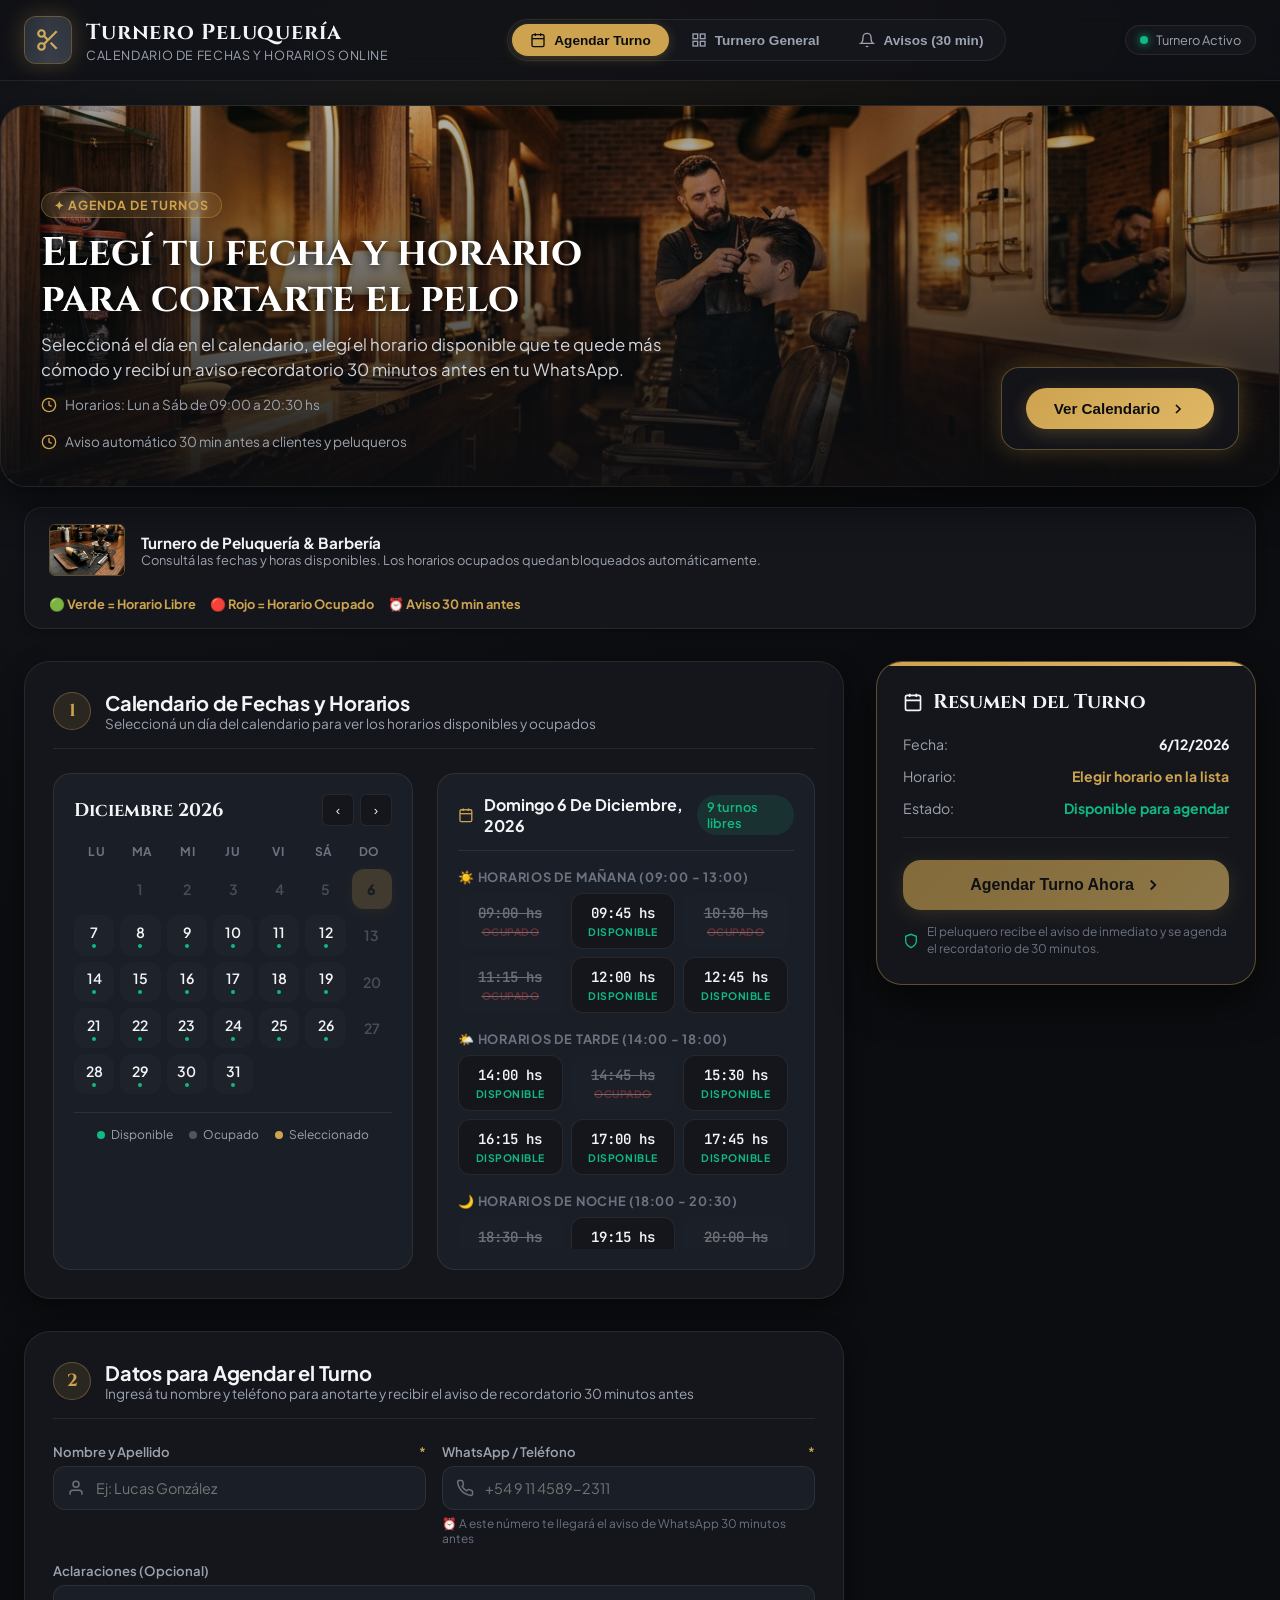
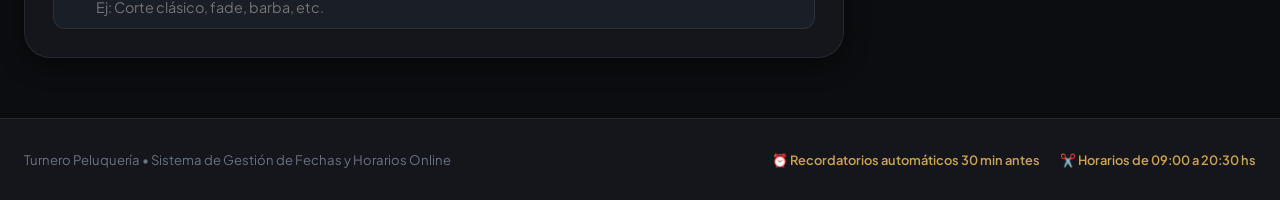
==== index.html @ 9ad76de1 "primer commit" ====
<!DOCTYPE html>
<html lang="es">
<head>
  <meta charset="UTF-8">
  <meta name="viewport" content="width=device-width, initial-scale=1.0">
  <title>Turnero Peluquería | Calendario & Horarios</title>
  <meta name="description" content="Turnero online de peluquería. Consultá fechas y horarios disponibles, agendá tu turno de corte y recibí recordatorio automático 30 minutos antes.">
  <link rel="stylesheet" href="css/style.css">
  <link rel="icon" type="image/svg+xml" href="data:image/svg+xml,<svg xmlns='http://www.w3.org/2000/svg' viewBox='0 0 24 24' fill='%23cda34f'><circle cx='6' cy='6' r='3'/><circle cx='6' cy='18' r='3'/><line x1='20' y1='4' x2='8.12' y2='15.88'/><line x1='14.47' y1='14.48' x2='20' y2='20'/><line x1='8.12' y1='8.12' x2='12' y2='12'/></svg>">
</head>
<body>

  <!-- ==========================================================================
       HEADER PRINCIPAL
       ========================================================================== -->
  <header class="main-header">
    <div class="header-container">
      <div class="brand-wrapper" id="brandLogo">
        <div class="brand-icon-box">
          <svg width="26" height="26" viewBox="0 0 24 24" fill="none" stroke="currentColor" stroke-width="2"><circle cx="6" cy="6" r="3"/><circle cx="6" cy="18" r="3"/><line x1="20" y1="4" x2="8.12" y2="15.88"/><line x1="14.47" y1="14.48" x2="20" y2="20"/><line x1="8.12" y1="8.12" x2="12" y2="12"/></svg>
        </div>
        <div class="brand-info">
          <h1>Turnero Peluquería</h1>
          <p>Calendario de Fechas y Horarios Online</p>
        </div>
      </div>

      <!-- Navigation Tabs -->
      <nav class="nav-tabs-bar" aria-label="Navegación del turnero">
        <button type="button" class="nav-tab-btn active" data-target-view="viewBooking" id="tabBooking">
          <svg width="16" height="16" viewBox="0 0 24 24" fill="none" stroke="currentColor" stroke-width="2"><rect x="3" y="4" width="18" height="18" rx="2" ry="2"/><line x1="16" y1="2" x2="16" y2="6"/><line x1="8" y1="2" x2="8" y2="6"/><line x1="3" y1="10" x2="21" y2="10"/></svg>
          <span>Agendar Turno</span>
        </button>
        <button type="button" class="nav-tab-btn" data-target-view="viewTurnero" id="tabTurnero">
          <svg width="16" height="16" viewBox="0 0 24 24" fill="none" stroke="currentColor" stroke-width="2"><rect x="3" y="3" width="7" height="7"/><rect x="14" y="3" width="7" height="7"/><rect x="14" y="14" width="7" height="7"/><rect x="3" y="14" width="7" height="7"/></svg>
          <span>Turnero General</span>
        </button>
        <button type="button" class="nav-tab-btn" data-target-view="viewNotifications" id="tabNotifications">
          <svg width="16" height="16" viewBox="0 0 24 24" fill="none" stroke="currentColor" stroke-width="2"><path d="M18 8A6 6 0 0 0 6 8c0 7-3 9-3 9h18s-3-2-3-9"/><path d="M13.73 21a2 2 0 0 1-3.46 0"/></svg>
          <span>Avisos (30 min)</span>
          <span class="badge-count notification-badge-target" style="display:none;">0</span>
        </button>
      </nav>

      <div class="header-actions">
        <div class="header-status-pill">
          <span class="status-icon"></span>
          <span>Turnero Activo</span>
        </div>
      </div>
    </div>
  </header>

  <main>
    <!-- ==========================================================================
         VISTA 1: AGENDAR TURNO (CALENDARIO + HORARIOS)
         ========================================================================== -->
    <section id="viewBooking" class="view-section active">
      <!-- Salon Banner -->
      <div class="booking-hero">
        <div class="hero-backdrop" style="background-image: url('assets/images/hero-salon.jpg');">
          <div class="hero-overlay"></div>
          <div class="hero-content">
            <div class="hero-text-block">
              <span class="hero-badge">✦ Agenda de Turnos</span>
              <h2 class="hero-title">Elegí tu fecha y horario para cortarte el pelo</h2>
              <p class="hero-subtitle">Seleccioná el día en el calendario, elegí el horario disponible que te quede más cómodo y recibí un aviso recordatorio 30 minutos antes en tu WhatsApp.</p>
              
              <div class="hero-salon-specs">
                <div class="spec-item">
                  <svg width="16" height="16" viewBox="0 0 24 24" fill="none" stroke="currentColor" stroke-width="2"><circle cx="12" cy="12" r="10"/><polyline points="12 6 12 12 16 14"/></svg>
                  <span>Horarios: Lun a Sáb de 09:00 a 20:30 hs</span>
                </div>
                <div class="spec-item">
                  <svg width="16" height="16" viewBox="0 0 24 24" fill="none" stroke="currentColor" stroke-width="2"><circle cx="12" cy="12" r="10"/><polyline points="12 6 12 12 16 14"/></svg>
                  <span>Aviso automático 30 min antes a clientes y peluqueros</span>
                </div>
              </div>
            </div>

            <div class="hero-cta-quick">
              <button type="button" class="btn-book-hero" onclick="document.getElementById('stepCalendar').scrollIntoView({ behavior: 'smooth' });">
                <span>Ver Calendario</span>
                <svg width="16" height="16" viewBox="0 0 24 24" fill="none" stroke="currentColor" stroke-width="2.5"><polyline points="9 18 15 12 9 6"/></svg>
              </button>
            </div>
          </div>
        </div>
      </div>

      <!-- Tools Showcase Strip -->
      <div class="tools-strip-wrap">
        <div class="tools-strip">
          <div class="tools-info">
            <img src="assets/images/tools.jpg" alt="Herramientas de peluquería" class="tools-thumb">
            <div>
              <h4>Turnero de Peluquería & Barbería</h4>
              <p>Consultá las fechas y horas disponibles. Los horarios ocupados quedan bloqueados automáticamente.</p>
            </div>
          </div>
          <div class="tools-badges">
            <span>🟢 Verde = Horario Libre</span>
            <span>🔴 Rojo = Horario Ocupado</span>
            <span>⏰ Aviso 30 min antes</span>
          </div>
        </div>
      </div>

      <!-- Booking Flow -->
      <div class="booking-flow-container">
        <!-- Steps Column -->
        <div class="booking-steps-column">

          <!-- STEP 1: CALENDAR (DAY, MONTH, YEAR) & TIME SLOTS -->
          <div class="step-card" id="stepCalendar">
            <div class="step-header">
              <div class="step-title-wrap">
                <div class="step-number">1</div>
                <div>
                  <h3>Calendario de Fechas y Horarios</h3>
                  <p class="step-subtitle">Seleccioná un día del calendario para ver los horarios disponibles y ocupados</p>
                </div>
              </div>
            </div>

            <div class="calendar-time-layout">
              <!-- Interactive Calendar Widget -->
              <div class="calendar-widget">
                <div class="calendar-nav-bar">
                  <span class="cal-month-year" id="calendarMonthYear">Octubre 2026</span>
                  <div class="calendar-controls">
                    <button type="button" class="cal-nav-btn" id="btnPrevMonth" title="Mes anterior">‹</button>
                    <button type="button" class="cal-nav-btn" id="btnNextMonth" title="Mes siguiente">›</button>
                  </div>
                </div>

                <div class="calendar-weekdays">
                  <span>Lu</span>
                  <span>Ma</span>
                  <span>Mi</span>
                  <span>Ju</span>
                  <span>Vi</span>
                  <span>Sá</span>
                  <span>Do</span>
                </div>

                <div class="calendar-grid-days" id="calendarGridDays">
                  <!-- Dynamically rendered by app.js -->
                </div>

                <div class="calendar-legend">
                  <div class="legend-item"><span class="legend-dot avail"></span><span>Disponible</span></div>
                  <div class="legend-item"><span class="legend-dot busy"></span><span>Ocupado</span></div>
                  <div class="legend-item"><span class="legend-dot selected"></span><span>Seleccionado</span></div>
                </div>
              </div>

              <!-- Time Slots Grid -->
              <div class="time-slots-panel">
                <div class="slots-header-info">
                  <div class="selected-date-preview">
                    <svg width="18" height="18" viewBox="0 0 24 24" fill="none" stroke="currentColor" stroke-width="2"><rect x="3" y="4" width="18" height="18" rx="2" ry="2"/><line x1="16" y1="2" x2="16" y2="6"/><line x1="8" y1="2" x2="8" y2="6"/><line x1="3" y1="10" x2="21" y2="10"/></svg>
                    <h4 id="selectedDatePreviewText">Fecha seleccionada</h4>
                  </div>
                  <span class="slot-availability-count" id="slotAvailCounter">Turnos libres</span>
                </div>

                <div class="slots-group-container" id="slotsGroupContainer">
                  <!-- Rendered dynamically by app.js: Mañana, Tarde, Noche -->
                </div>
              </div>
            </div>
          </div>

          <!-- STEP 2: Client Info -->
          <div class="step-card" id="stepClientData">
            <div class="step-header">
              <div class="step-title-wrap">
                <div class="step-number">2</div>
                <div>
                  <h3>Datos para Agendar el Turno</h3>
                  <p class="step-subtitle">Ingresá tu nombre y teléfono para anotarte y recibir el aviso de recordatorio 30 minutos antes</p>
                </div>
              </div>
            </div>

            <div class="client-form-grid">
              <div class="form-group">
                <label for="clientName">Nombre y Apellido <span class="required">*</span></label>
                <div class="form-input-wrap">
                  <svg width="18" height="18" viewBox="0 0 24 24" fill="none" stroke="currentColor" stroke-width="2"><path d="M20 21v-2a4 4 0 0 0-4-4H8a4 4 0 0 0-4 4v2"/><circle cx="12" cy="7" r="4"/></svg>
                  <input type="text" id="clientName" placeholder="Ej: Lucas González" required>
                </div>
              </div>

              <div class="form-group">
                <label for="clientPhone">WhatsApp / Teléfono <span class="required">*</span></label>
                <div class="form-input-wrap">
                  <svg width="18" height="18" viewBox="0 0 24 24" fill="none" stroke="currentColor" stroke-width="2"><path d="M22 16.92v3a2 2 0 0 1-2.18 2 19.79 19.79 0 0 1-8.63-3.07 19.5 19.5 0 0 1-6-6 19.79 19.79 0 0 1-3.07-8.67A2 2 0 0 1 4.11 2h3a2 2 0 0 1 2 1.72 12.84 12.84 0 0 0 .7 2.81 2 2 0 0 1-.45 2.11L8.09 9.91a16 16 0 0 0 6 6l1.27-1.27a2 2 0 0 1 2.11-.45 12.84 12.84 0 0 0 2.81.7A2 2 0 0 1 22 16.92z"/></svg>
                  <input type="tel" id="clientPhone" placeholder="+54 9 11 4589-2311" required>
                </div>
                <span class="form-input-hint">⏰ A este número te llegará el aviso de WhatsApp 30 minutos antes</span>
              </div>

              <div class="form-group full-width">
                <label for="clientNotes">Aclaraciones (Opcional)</label>
                <div class="form-input-wrap">
                  <input type="text" id="clientNotes" placeholder="Ej: Corte clásico, fade, barba, etc.">
                </div>
              </div>
            </div>
          </div>

        </div>

        <!-- Summary Sidebar -->
        <aside class="booking-summary-sidebar">
          <div class="summary-card">
            <h3 class="summary-title">
              <svg width="20" height="20" viewBox="0 0 24 24" fill="none" stroke="currentColor" stroke-width="2"><rect x="3" y="4" width="18" height="18" rx="2" ry="2"/><line x1="16" y1="2" x2="16" y2="6"/><line x1="8" y1="2" x2="8" y2="6"/><line x1="3" y1="10" x2="21" y2="10"/></svg>
              <span>Resumen del Turno</span>
            </h3>

            <div class="summary-rows">
              <div class="summary-row">
                <span class="summary-label">Fecha:</span>
                <span class="summary-value" id="summaryDate">-</span>
              </div>
              <div class="summary-row">
                <span class="summary-label">Horario:</span>
                <span class="summary-value highlight" id="summaryTime">Seleccionar en la lista</span>
              </div>
              <div class="summary-row">
                <span class="summary-label">Estado:</span>
                <span class="summary-value" style="color: var(--success);">Disponible para agendar</span>
              </div>
            </div>

            <button type="button" class="btn-confirm-booking" id="btnConfirmBooking">
              <span>Agendar Turno Ahora</span>
              <svg width="18" height="18" viewBox="0 0 24 24" fill="none" stroke="currentColor" stroke-width="2.5"><polyline points="9 18 15 12 9 6"/></svg>
            </button>

            <div class="booking-guarantee-note">
              <svg width="16" height="16" viewBox="0 0 24 24" fill="none" stroke="currentColor" stroke-width="2"><path d="M12 22s8-4 8-10V5l-8-3-8 3v7c0 6 8 10 8 10z"/></svg>
              <span>El peluquero recibe el aviso de inmediato y se agenda el recordatorio de 30 minutos.</span>
            </div>
          </div>
        </aside>
      </div>
    </section>

    <!-- ==========================================================================
         VISTA 2: TURNERO GENERAL (DISPONIBLES Y OCUPADOS)
         ========================================================================== -->
    <section id="viewTurnero" class="view-section">
      <div class="dashboard-container">
        <!-- Toolbar -->
        <div class="turnero-top-bar">
          <div class="turnero-title-area">
            <h2>
              <svg width="24" height="24" viewBox="0 0 24 24" fill="none" stroke="currentColor" stroke-width="2"><rect x="3" y="3" width="7" height="7"/><rect x="14" y="3" width="7" height="7"/><rect x="14" y="14" width="7" height="7"/><rect x="3" y="14" width="7" height="7"/></svg>
              <span>Turnero de la Peluquería</span>
            </h2>
            <p>Visualización de horarios disponibles y ocupados por fecha</p>
          </div>

          <div class="turnero-filter-controls">
            <!-- Date Filter -->
            <div class="date-badge-selector">
              <svg width="16" height="16" viewBox="0 0 24 24" fill="none" stroke="currentColor" stroke-width="2"><rect x="3" y="4" width="18" height="18" rx="2"/><line x1="16" y1="2" x2="16" y2="6"/><line x1="8" y1="2" x2="8" y2="6"/></svg>
              <input type="date" id="turneroDateFilter">
            </div>

            <!-- Manual Add Turn -->
            <button type="button" class="btn-manual-turn" id="btnOpenManualTurnModal">
              <svg width="16" height="16" viewBox="0 0 24 24" fill="none" stroke="currentColor" stroke-width="2.5"><line x1="12" y1="5" x2="12" y2="19"/><line x1="5" y1="12" x2="19" y2="12"/></svg>
              <span>➕ Anotar Turno Manual</span>
            </button>
          </div>
        </div>

        <!-- KPIs Overview -->
        <div class="turnero-kpis-grid">
          <div class="kpi-card">
            <div class="kpi-icon-box gold">📅</div>
            <div class="kpi-info-box">
              <span class="kpi-label">Turnos del Día</span>
              <span class="kpi-number" id="kpiTotalTurns">0</span>
              <span class="kpi-trend">Hoy</span>
            </div>
          </div>

          <div class="kpi-card">
            <div class="kpi-icon-box green">📊</div>
            <div class="kpi-info-box">
              <span class="kpi-label">Ocupación del Salón</span>
              <span class="kpi-number" id="kpiOccupancy">0%</span>
              <span class="kpi-trend">Turnos reservados</span>
            </div>
          </div>

          <div class="kpi-card">
            <div class="kpi-icon-box orange">⏰</div>
            <div class="kpi-info-box">
              <span class="kpi-label">Próximo Turno</span>
              <span class="kpi-number" id="kpiNextTurn" style="font-size: 1.15rem;">Cargando...</span>
              <span class="kpi-trend" style="color: var(--warning);">⚡ Aviso 30 min antes</span>
            </div>
          </div>
        </div>

        <!-- Main Turnero Board Table -->
        <div class="turnero-main-board">
          <div class="turnero-board-header">
            <h3>
              <span>Horarios del Día: Turnos Disponibles y Ocupados</span>
            </h3>
            <div class="board-live-pulse">
              <span>Sincronizado en Tiempo Real</span>
            </div>
          </div>

          <div class="turnero-table-wrap">
            <table class="turnero-table">
              <thead>
                <tr>
                  <th>Horario</th>
                  <th>Estado del Turno</th>
                  <th>Cliente & Teléfono</th>
                  <th>Detalle / Aclaración</th>
                  <th>Acciones</th>
                </tr>
              </thead>
              <tbody id="turneroTableBody">
                <!-- Rendered dynamically by turnero.js -->
              </tbody>
            </table>
          </div>
        </div>
      </div>
    </section>

    <!-- ==========================================================================
         VISTA 3: AVISOS & RECORDATORIOS (30 MIN)
         ========================================================================== -->
    <section id="viewNotifications" class="view-section">
      <div class="notifications-view-container">
        
        <!-- Banner -->
        <div class="reminder-system-banner">
          <div class="reminder-banner-content">
            <span class="hero-badge" style="margin-bottom: 8px; display:inline-block;">SISTEMA DE NOTIFICACIONES</span>
            <h2>Avisos de Reserva y Recordatorios de 30 Minutos</h2>
            <p>
              Cuando un cliente reserva, el peluquero recibe una notificación instantánea sobre quién se anotó y para qué horario. 
              Además, <strong>30 minutos antes del turno</strong>, el cliente recibe un recordatorio en su WhatsApp y el peluquero recibe la alerta para saber que tiene otro turno próximo.
            </p>
          </div>

          <div class="reminder-demo-controls">
            <button type="button" class="btn-trigger-reminder" id="btnCenterSimulate30Min">
              <svg width="20" height="20" viewBox="0 0 24 24" fill="none" stroke="currentColor" stroke-width="2.5"><circle cx="12" cy="12" r="10"/><polyline points="12 6 12 12 16 14"/></svg>
              <span>⚡ Probar Alerta de 30 min (Simular Ahora)</span>
            </button>
            <button type="button" class="btn-trigger-new-booking" onclick="document.getElementById('tabBooking').click();">
              <span>➕ Agendar Nuevo Turno</span>
            </button>
          </div>
        </div>

        <!-- Dual Device Simulator -->
        <div class="simulation-dual-grid">
          
          <!-- Cliente (WhatsApp) -->
          <div class="device-showcase-card">
            <div class="device-card-header">
              <h3>
                <svg width="18" height="18" viewBox="0 0 24 24" fill="none" stroke="currentColor" stroke-width="2"><rect x="5" y="2" width="14" height="20" rx="2" ry="2"/><line x1="12" y1="18" x2="12.01" y2="18"/></svg>
                <span>WhatsApp del Cliente</span>
              </h3>
              <span class="device-badge client">Recordatorio 30m</span>
            </div>

            <div class="smartphone-mockup">
              <div class="phone-top-speaker"></div>
              
              <div class="phone-screen-header">
                <div class="whatsapp-contact-avatar">✂️</div>
                <div class="whatsapp-contact-info">
                  <h4>Turnero Peluquería</h4>
                  <span>En línea • Confirmaciones</span>
                </div>
              </div>

              <div class="phone-chat-body">
                <div class="chat-bubble-whatsapp" id="mockupClientBubble">
                  <strong>💈 Recordatorio de Turno</strong><br><br>
                  ¡Hola <strong>Martín</strong>! Te recordamos que en <strong>30 minutos</strong> (16:30 hs) tenés tu turno reservado para cortarte el pelo.<br><br>
                  📍 <strong>Lugar:</strong> Peluquería Central<br><br>
                  <em>¡Te esperamos puntual!</em>
                  <div class="bubble-time" id="mockupBubbleTime">16:00 ✓✓</div>
                </div>
              </div>
            </div>
            <p style="font-size: 0.78rem; color: var(--text-muted); margin-top: 14px; text-align: center;">
              Aviso automático 30 minutos antes para que el cliente no se olvide de asistir a cortarse el pelo.
            </p>
          </div>

          <!-- Peluquero (Pantalla / Tablet) -->
          <div class="device-showcase-card">
            <div class="device-card-header">
              <h3>
                <svg width="18" height="18" viewBox="0 0 24 24" fill="none" stroke="currentColor" stroke-width="2"><rect x="4" y="2" width="16" height="20" rx="2"/><line x1="12" y1="18" x2="12.01" y2="18"/></svg>
                <span>Aviso al Peluquero (Pantalla / Celular)</span>
              </h3>
              <span class="device-badge barber">Alerta 30 min</span>
            </div>

            <div class="barber-tablet-mockup">
              <div class="tablet-banner-alert">
                <div class="alert-header-row">
                  <span class="alert-type-badge">🔔 Próximo Turno</span>
                  <span class="alert-countdown" id="tabletAlertTime">COMIENZA EN 30 MIN</span>
                </div>
                <div class="alert-body-content">
                  <h4 id="tabletAlertTitle">Próximo turno en 30 min: Martín Pérez</h4>
                  <p id="tabletAlertDesc">
                    <strong>Horario:</strong> 16:30 hs<br>
                    <strong>Cliente:</strong> Martín Pérez<br>
                    <strong>Teléfono:</strong> +54 9 11 4589-2311
                  </p>
                </div>
                <div class="alert-actions-bar">
                  <button type="button" class="btn-alert-action confirm" onclick="alert('Estación de corte marcada como lista');">
                    ✓ Estación Lista
                  </button>
                  <button type="button" class="btn-alert-action call" onclick="alert('Llamando al cliente Martín Pérez (+54 9 11 4589-2311)');">
                    📞 Llamar Cliente
                  </button>
                </div>
              </div>

              <div style="background: var(--bg-surface); border-radius: var(--radius-md); padding: 14px; border: 1px solid var(--border-subtle);">
                <div style="font-size: 0.8rem; font-weight: 700; color: var(--text-faint); margin-bottom: 8px;">ESTADO DE LOS TURNOS DE HOY</div>
                <div style="display: flex; flex-direction: column; gap: 8px; font-size: 0.82rem;">
                  <div style="display:flex; justify-content:space-between; align-items:center;">
                    <span>Turno en curso: <strong>Santiago Villar</strong></span>
                    <span style="color: var(--warning);">Termina pronto</span>
                  </div>
                  <div style="display:flex; justify-content:space-between; align-items:center;">
                    <span>Próximo turno (30 min): <strong>Martín Pérez</strong></span>
                    <span style="color: var(--primary);">16:30 hs</span>
                  </div>
                  <div style="display:flex; justify-content:space-between; align-items:center;">
                    <span>Siguiente turno: <strong>Rodrigo Méndez</strong></span>
                    <span style="color: var(--text-muted);">18:30 hs</span>
                  </div>
                </div>
              </div>
            </div>

            <p style="font-size: 0.78rem; color: var(--text-muted); margin-top: 14px; text-align: center;">
              El peluquero sabe con exactitud quién está anotado para qué horario y recibe la notificación 30 min antes.
            </p>
          </div>

        </div>

        <!-- Notification Feed Log -->
        <div class="notification-history-card">
          <div class="history-card-header">
            <h3>Historial de Notificaciones y Turnos Agendados</h3>
            <span style="font-size: 0.78rem; color: var(--text-muted);">Registro en tiempo real</span>
          </div>

          <div class="notification-feed" id="notificationFeed">
            <!-- Dynamically populated by notifications.js -->
          </div>
        </div>

      </div>
    </section>
  </main>

  <!-- ==========================================================================
       MODAL: TURNO CONFIRMADO
       ========================================================================== -->
  <div class="modal-backdrop" id="bookingSuccessModal">
    <div class="modal-container">
      <div class="modal-header">
        <h3>¡Turno Agendado con Éxito!</h3>
        <button type="button" class="btn-close-modal" id="btnCloseSuccessModal">✕</button>
      </div>

      <div class="modal-body">
        <div class="booking-success-box">
          <div class="success-check-badge">✓</div>
          <h2>¡Turno Reservado!</h2>
          <p>Tu turno quedó anotado en el turnero de la peluquería.</p>

          <div class="ticket-pass-card">
            <div class="ticket-row">
              <span>Cliente:</span>
              <span id="ticketClient">-</span>
            </div>
            <div class="ticket-row">
              <span>Fecha y Hora:</span>
              <span id="ticketDateTime" style="color: var(--primary);">-</span>
            </div>
            <div class="ticket-row">
              <span>Teléfono:</span>
              <span id="ticketPhone">-</span>
            </div>
          </div>

          <p style="font-size: 0.8rem; color: var(--text-faint); margin-bottom: 16px;">
            ⏰ Se le notificó al peluquero y recibirás un aviso por WhatsApp <strong>30 minutos antes</strong> de tu turno.
          </p>

          <div class="ticket-actions-row">
            <button type="button" class="btn-ticket-action primary" id="btnSimulateReminderFromModal">
              <span>⚡ Ver aviso de 30 minutos</span>
            </button>
            <button type="button" class="btn-ticket-action" onclick="document.getElementById('bookingSuccessModal').classList.remove('active'); document.getElementById('tabTurnero').click();">
              <span>📋 Ver en el Turnero</span>
            </button>
          </div>
        </div>
      </div>
    </div>
  </div>

  <!-- ==========================================================================
       MODAL: AGREGAR TURNO MANUAL
       ========================================================================== -->
  <div class="modal-backdrop" id="manualTurnModal">
    <div class="modal-container">
      <div class="modal-header">
        <h3>➕ Anotar Turno Manual</h3>
        <button type="button" class="btn-close-modal" id="btnCloseManualModal">✕</button>
      </div>

      <form id="manualTurnForm">
        <div class="modal-body">
          <div style="display:flex; flex-direction:column; gap: 14px;">
            <div class="form-group">
              <label for="manualClientName">Nombre del Cliente <span class="required">*</span></label>
              <div class="form-input-wrap">
                <input type="text" id="manualClientName" placeholder="Ej: Marcelo Gómez" required>
              </div>
            </div>

            <div class="form-group">
              <label for="manualClientPhone">Teléfono / WhatsApp</label>
              <div class="form-input-wrap">
                <input type="tel" id="manualClientPhone" placeholder="+54 9 11 1234-5678" value="+54 9 11 ">
              </div>
            </div>

            <div style="display:grid; grid-template-columns: 1fr 1fr; gap: 12px;">
              <div class="form-group">
                <label for="manualDate">Fecha</label>
                <input type="date" id="manualDate" style="background:var(--bg-surface-elevated); color:var(--text-main); border:1px solid var(--border-subtle); padding:10px; border-radius:var(--radius-md); width:100%; color-scheme:dark;">
              </div>
              <div class="form-group">
                <label for="manualTimeSelect">Horario</label>
                <select id="manualTimeSelect" style="background:var(--bg-surface-elevated); color:var(--text-main); border:1px solid var(--border-subtle); padding:10px; border-radius:var(--radius-md); width:100%;">
                  <option value="09:00">09:00 hs</option>
                  <option value="09:45">09:45 hs</option>
                  <option value="10:30">10:30 hs</option>
                  <option value="11:15">11:15 hs</option>
                  <option value="12:00">12:00 hs</option>
                  <option value="12:45">12:45 hs</option>
                  <option value="14:00">14:00 hs</option>
                  <option value="14:45">14:45 hs</option>
                  <option value="15:30">15:30 hs</option>
                  <option value="16:15">16:15 hs</option>
                  <option value="17:00">17:00 hs</option>
                  <option value="17:45">17:45 hs</option>
                  <option value="18:30">18:30 hs</option>
                  <option value="19:15">19:15 hs</option>
                  <option value="20:00">20:00 hs</option>
                </select>
              </div>
            </div>

            <div class="form-group">
              <label for="manualNotes">Aclaraciones</label>
              <input type="text" id="manualNotes" placeholder="Ej: Vino al local o llamó por teléfono" style="background:var(--bg-surface-elevated); color:var(--text-main); border:1px solid var(--border-subtle); padding:10px; border-radius:var(--radius-md); width:100%;">
            </div>
          </div>
        </div>

        <div class="modal-footer">
          <button type="button" class="btn-nav-action" onclick="document.getElementById('manualTurnModal').classList.remove('active');">Cancelar</button>
          <button type="submit" class="btn-confirm-booking" style="padding: 10px 20px; font-size: 0.9rem;">Guardar Turno</button>
        </div>
      </form>
    </div>
  </div>

  <!-- Real-Time Toast Container -->
  <div class="toast-container" id="toastContainer"></div>

  <!-- Footer -->
  <footer class="app-footer">
    <div class="footer-inner">
      <div class="footer-copy">
        Turnero Peluquería • Sistema de Gestión de Fechas y Horarios Online
      </div>
      <div class="footer-specs">
        <span>⏰ Recordatorios automáticos 30 min antes</span>
        <span>✂️ Horarios de 09:00 a 20:30 hs</span>
      </div>
    </div>
  </footer>

  <!-- Scripts -->
  <script src="js/notifications.js"></script>
  <script src="js/turnero.js"></script>
  <script src="js/app.js"></script>
</body>
</html>
---- css/style.css ----
/* ==========================================================================
   BARBERPRO STUDIO - DESIGN SYSTEM & LUXURY AESTHETICS
   ========================================================================== */

@import url('https://fonts.googleapis.com/css2?family=Cinzel:wght@500;600;700;800&family=Plus+Jakarta+Sans:wght@300;400;500;600;700;800&family=JetBrains+Mono:wght@400;500;700&display=swap');

:root {
  /* Color Palette - Gold Luxury Theme (Default) */
  --primary: #cda34f;
  --primary-hover: #dfb765;
  --primary-active: #b58d3b;
  --primary-glow: rgba(205, 163, 79, 0.28);
  --primary-subtle: rgba(205, 163, 79, 0.12);
  --primary-border: rgba(205, 163, 79, 0.35);

  --bg-main: #0c0d10;
  --bg-surface: #14161c;
  --bg-surface-elevated: #1a1e26;
  --bg-surface-glass: rgba(20, 22, 28, 0.82);
  --bg-overlay: rgba(8, 9, 12, 0.88);
  
  --border-subtle: rgba(255, 255, 255, 0.08);
  --border-strong: rgba(255, 255, 255, 0.16);
  --border-gold: rgba(205, 163, 79, 0.4);

  --text-main: #f3f4f6;
  --text-muted: #9ca3af;
  --text-faint: #6b7280;
  --text-inverse: #0c0d10;

  /* State Colors */
  --success: #10b981;
  --success-glow: rgba(16, 185, 129, 0.25);
  --success-bg: rgba(16, 185, 129, 0.12);
  --warning: #f59e0b;
  --warning-glow: rgba(245, 158, 11, 0.25);
  --warning-bg: rgba(245, 158, 11, 0.12);
  --danger: #ef4444;
  --danger-glow: rgba(239, 68, 68, 0.25);
  --danger-bg: rgba(239, 68, 68, 0.12);
  --info: #3b82f6;
  --info-glow: rgba(59, 130, 246, 0.25);
  --info-bg: rgba(59, 130, 246, 0.12);

  /* Typography */
  --font-heading: 'Cinzel', serif;
  --font-body: 'Plus Jakarta Sans', sans-serif;
  --font-mono: 'JetBrains Mono', monospace;

  /* Elevation & Shadows */
  --shadow-sm: 0 2px 8px rgba(0, 0, 0, 0.35);
  --shadow-md: 0 8px 24px rgba(0, 0, 0, 0.45);
  --shadow-lg: 0 16px 40px rgba(0, 0, 0, 0.6);
  --shadow-glow: 0 0 25px var(--primary-glow);

  /* Transitions & Border Radius */
  --radius-sm: 6px;
  --radius-md: 12px;
  --radius-lg: 18px;
  --radius-xl: 26px;
  --radius-full: 9999px;
  --transition-fast: 0.18s cubic-bezier(0.4, 0, 0.2, 1);
  --transition-normal: 0.3s cubic-bezier(0.4, 0, 0.2, 1);
  --transition-bounce: 0.4s cubic-bezier(0.34, 1.56, 0.64, 1);
}

/* Theme presets for live sales pitching */
[data-theme="ruby"] {
  --primary: #e0474c;
  --primary-hover: #f1585d;
  --primary-active: #c53439;
  --primary-glow: rgba(224, 71, 76, 0.28);
  --primary-subtle: rgba(224, 71, 76, 0.12);
  --primary-border: rgba(224, 71, 76, 0.35);
}

[data-theme="emerald"] {
  --primary: #10b981;
  --primary-hover: #26cb94;
  --primary-active: #059669;
  --primary-glow: rgba(16, 185, 129, 0.28);
  --primary-subtle: rgba(16, 185, 129, 0.12);
  --primary-border: rgba(16, 185, 129, 0.35);
}

[data-theme="royal"] {
  --primary: #3b82f6;
  --primary-hover: #60a5fa;
  --primary-active: #2563eb;
  --primary-glow: rgba(59, 130, 246, 0.28);
  --primary-subtle: rgba(59, 130, 246, 0.12);
  --primary-border: rgba(59, 130, 246, 0.35);
}

[data-theme="amber"] {
  --primary: #f59e0b;
  --primary-hover: #fbbf24;
  --primary-active: #d97706;
  --primary-glow: rgba(245, 158, 11, 0.28);
  --primary-subtle: rgba(245, 158, 11, 0.12);
  --primary-border: rgba(245, 158, 11, 0.35);
}

/* Global Reset */
*, *::before, *::after {
  box-sizing: border-box;
  margin: 0;
  padding: 0;
}

html {
  scroll-behavior: smooth;
  font-size: 16px;
  background-color: var(--bg-main);
  color: var(--text-main);
  font-family: var(--font-body);
  -webkit-font-smoothing: antialiased;
}

body {
  min-height: 100vh;
  display: flex;
  flex-direction: column;
  background: radial-gradient(circle at 50% -10%, rgba(205, 163, 79, 0.08) 0%, transparent 60%),
              radial-gradient(circle at 10% 30%, rgba(30, 35, 45, 0.4) 0%, transparent 50%),
              var(--bg-main);
  background-attachment: fixed;
  overflow-x: hidden;
}

/* Scrollbar */
::-webkit-scrollbar {
  width: 8px;
  height: 8px;
}
::-webkit-scrollbar-track {
  background: var(--bg-main);
}
::-webkit-scrollbar-thumb {
  background: var(--bg-surface-elevated);
  border-radius: var(--radius-full);
  border: 2px solid var(--bg-main);
}
::-webkit-scrollbar-thumb:hover {
  background: var(--primary);
}

/* ==========================================================================
   NAVIGATION TABS BAR (HEADER)
   ========================================================================== */
.nav-tabs-bar {
  display: flex;
  background: var(--bg-surface);
  padding: 4px;
  border-radius: var(--radius-full);
  border: 1px solid var(--border-subtle);
  gap: 4px;
}

.nav-tab-btn {
  background: transparent;
  border: none;
  color: var(--text-muted);
  padding: 8px 18px;
  border-radius: var(--radius-full);
  font-size: 0.85rem;
  font-weight: 600;
  cursor: pointer;
  display: flex;
  align-items: center;
  gap: 8px;
  transition: var(--transition-fast);
}

.nav-tab-btn:hover {
  color: var(--text-main);
  background: rgba(255, 255, 255, 0.05);
}

.nav-tab-btn.active {
  background: var(--primary);
  color: var(--text-inverse);
  box-shadow: 0 2px 12px var(--primary-glow);
}

.nav-tab-btn .badge-count {
  background: var(--danger);
  color: #fff;
  font-size: 0.7rem;
  padding: 1px 6px;
  border-radius: var(--radius-full);
  font-weight: 700;
}

/* Tools Strip Banner */
.tools-strip-wrap {
  max-width: 1400px;
  margin: 20px auto 0;
  padding: 0 24px;
}

.tools-strip {
  background: var(--bg-surface);
  border: 1px solid var(--border-subtle);
  border-radius: var(--radius-lg);
  padding: 16px 24px;
  display: flex;
  align-items: center;
  justify-content: space-between;
  gap: 20px;
  flex-wrap: wrap;
  box-shadow: var(--shadow-sm);
}

.tools-info {
  display: flex;
  align-items: center;
  gap: 16px;
}

.tools-thumb {
  width: 76px;
  height: 52px;
  object-fit: cover;
  border-radius: var(--radius-sm);
  border: 1px solid var(--border-gold);
}

.tools-info h4 {
  font-size: 0.95rem;
  font-weight: 700;
  color: var(--text-main);
}

.tools-info p {
  font-size: 0.8rem;
  color: var(--text-muted);
}

.tools-badges {
  display: flex;
  gap: 14px;
  font-size: 0.8rem;
  color: var(--primary);
  font-weight: 700;
  flex-wrap: wrap;
}

.btn-table-assign {
  background: var(--primary-subtle);
  border: 1px solid var(--primary-border);
  color: var(--primary);
  padding: 5px 12px;
  border-radius: var(--radius-full);
  font-size: 0.78rem;
  font-weight: 700;
  cursor: pointer;
  transition: var(--transition-fast);
}

.btn-table-assign:hover {
  background: var(--primary);
  color: var(--text-inverse);
  box-shadow: 0 2px 10px var(--primary-glow);
}

.btn-nav-action {
  background: var(--bg-surface-elevated);
  border: 1px solid var(--border-subtle);
  color: var(--text-main);
  padding: 8px 16px;
  border-radius: var(--radius-md);
  font-size: 0.85rem;
  font-weight: 600;
  cursor: pointer;
  transition: var(--transition-fast);
}

.btn-nav-action:hover {
  border-color: var(--border-strong);
}

.footer-specs {
  display: flex;
  align-items: center;
  gap: 20px;
  font-size: 0.8rem;
  color: var(--primary);
  font-weight: 600;
  flex-wrap: wrap;
}

/* ==========================================================================
   MAIN APP HEADER
   ========================================================================== */
.main-header {
  border-bottom: 1px solid var(--border-subtle);
  background: rgba(16, 18, 24, 0.7);
  backdrop-filter: blur(12px);
}

.header-container {
  max-width: 1440px;
  margin: 0 auto;
  padding: 16px 24px;
  display: flex;
  align-items: center;
  justify-content: space-between;
  gap: 20px;
}

.brand-wrapper {
  display: flex;
  align-items: center;
  gap: 14px;
  text-decoration: none;
  cursor: pointer;
}

.brand-icon-box {
  width: 48px;
  height: 48px;
  background: linear-gradient(135deg, var(--bg-surface-elevated), #262c38);
  border: 1px solid var(--border-gold);
  border-radius: var(--radius-md);
  display: flex;
  align-items: center;
  justify-content: center;
  color: var(--primary);
  box-shadow: var(--shadow-glow);
  position: relative;
  overflow: hidden;
}

.brand-icon-box::after {
  content: '';
  position: absolute;
  top: -50%;
  left: -50%;
  width: 200%;
  height: 200%;
  background: linear-gradient(45deg, transparent, rgba(255,255,255,0.1), transparent);
  transform: rotate(45deg);
  animation: shine-badge 5s infinite;
}

@keyframes shine-badge {
  0%, 100% { transform: translateY(-100%) rotate(45deg); }
  50% { transform: translateY(100%) rotate(45deg); }
}

.brand-info h1 {
  font-family: var(--font-heading);
  font-size: 1.35rem;
  font-weight: 700;
  letter-spacing: 0.04em;
  color: var(--text-main);
  display: flex;
  align-items: center;
  gap: 8px;
}

.brand-info h1 span.salon-name-display {
  color: var(--primary);
}

.brand-info p {
  font-size: 0.78rem;
  color: var(--text-muted);
  letter-spacing: 0.05em;
  text-transform: uppercase;
}

.header-actions {
  display: flex;
  align-items: center;
  gap: 12px;
}

.header-status-pill {
  display: flex;
  align-items: center;
  gap: 8px;
  background: var(--bg-surface);
  border: 1px solid var(--border-subtle);
  padding: 6px 14px;
  border-radius: var(--radius-full);
  font-size: 0.8rem;
  color: var(--text-muted);
}

.header-status-pill .status-icon {
  width: 8px;
  height: 8px;
  border-radius: 50%;
  background-color: var(--success);
  box-shadow: 0 0 8px var(--success);
}

.btn-pitch-guide {
  background: var(--bg-surface-elevated);
  border: 1px solid var(--border-strong);
  color: var(--text-main);
  padding: 8px 16px;
  border-radius: var(--radius-full);
  font-size: 0.82rem;
  font-weight: 600;
  cursor: pointer;
  display: flex;
  align-items: center;
  gap: 8px;
  transition: var(--transition-fast);
}

.btn-pitch-guide:hover {
  border-color: var(--primary);
  color: var(--primary);
  box-shadow: var(--shadow-glow);
}

/* ==========================================================================
   VIEW CONTAINERS
   ========================================================================== */
.view-section {
  display: none;
  animation: fadeIn 0.3s ease;
  flex: 1;
}

.view-section.active {
  display: block;
}

@keyframes fadeIn {
  from { opacity: 0; transform: translateY(6px); }
  to { opacity: 1; transform: translateY(0); }
}

/* ==========================================================================
   VISTA 1: CLIENT BOOKING EXPERIENCE
   ========================================================================== */
.booking-hero {
  position: relative;
  border-radius: var(--radius-xl);
  margin: 24px auto 0;
  max-width: 1400px;
  overflow: hidden;
  box-shadow: var(--shadow-lg);
  border: 1px solid var(--border-subtle);
}

.hero-backdrop {
  height: 380px;
  background-size: cover;
  background-position: center 40%;
  position: relative;
  display: flex;
  align-items: flex-end;
}

.hero-overlay {
  position: absolute;
  inset: 0;
  background: linear-gradient(180deg, rgba(12, 13, 16, 0.3) 0%, rgba(12, 13, 16, 0.95) 100%);
}

.hero-content {
  position: relative;
  z-index: 2;
  padding: 36px 40px;
  width: 100%;
  display: flex;
  justify-content: space-between;
  align-items: flex-end;
  gap: 24px;
  flex-wrap: wrap;
}

.hero-text-block {
  max-width: 650px;
}

.hero-badge {
  display: inline-flex;
  align-items: center;
  gap: 8px;
  background: rgba(205, 163, 79, 0.15);
  border: 1px solid var(--primary-border);
  color: var(--primary);
  font-size: 0.78rem;
  font-weight: 700;
  letter-spacing: 0.08em;
  text-transform: uppercase;
  padding: 4px 12px;
  border-radius: var(--radius-full);
  margin-bottom: 12px;
  backdrop-filter: blur(6px);
}

.hero-title {
  font-family: var(--font-heading);
  font-size: 2.5rem;
  font-weight: 700;
  color: #fff;
  line-height: 1.15;
  margin-bottom: 10px;
  text-shadow: 0 2px 10px rgba(0, 0, 0, 0.8);
}

.hero-title span {
  color: var(--primary);
}

.hero-subtitle {
  color: #d1d5db;
  font-size: 1.05rem;
  line-height: 1.5;
  margin-bottom: 14px;
}

.hero-salon-specs {
  display: flex;
  align-items: center;
  gap: 20px;
  flex-wrap: wrap;
}

.spec-item {
  display: flex;
  align-items: center;
  gap: 8px;
  color: #9ca3af;
  font-size: 0.85rem;
}

.spec-item svg {
  color: var(--primary);
}

.hero-cta-quick {
  background: rgba(20, 22, 28, 0.85);
  backdrop-filter: blur(12px);
  border: 1px solid var(--border-gold);
  border-radius: var(--radius-lg);
  padding: 20px 24px;
  display: flex;
  flex-direction: column;
  align-items: center;
  gap: 12px;
  box-shadow: var(--shadow-glow);
}

.quick-rating {
  display: flex;
  align-items: center;
  gap: 6px;
  color: #fbbf24;
  font-size: 0.95rem;
  font-weight: 700;
}

.quick-rating span {
  color: var(--text-muted);
  font-size: 0.8rem;
  font-weight: 400;
}

.btn-book-hero {
  background: linear-gradient(135deg, var(--primary), var(--primary-hover));
  color: var(--text-inverse);
  font-weight: 700;
  border: none;
  padding: 12px 28px;
  border-radius: var(--radius-full);
  font-size: 0.95rem;
  cursor: pointer;
  display: flex;
  align-items: center;
  gap: 10px;
  box-shadow: 0 4px 18px var(--primary-glow);
  transition: var(--transition-fast);
}

.btn-book-hero:hover {
  transform: translateY(-2px);
  box-shadow: 0 6px 24px var(--primary-glow);
}

/* Booking Step-by-Step Flow */
.booking-flow-container {
  max-width: 1400px;
  margin: 32px auto 60px;
  padding: 0 24px;
  display: grid;
  grid-template-columns: 1fr 380px;
  gap: 32px;
}

@media (max-width: 1024px) {
  .booking-flow-container {
    grid-template-columns: 1fr;
  }
}

.booking-steps-column {
  display: flex;
  flex-direction: column;
  gap: 32px;
}

.step-card {
  background: var(--bg-surface);
  border: 1px solid var(--border-subtle);
  border-radius: var(--radius-xl);
  padding: 28px;
  box-shadow: var(--shadow-md);
  position: relative;
  transition: var(--transition-normal);
}

.step-card:hover {
  border-color: rgba(255, 255, 255, 0.12);
}

.step-header {
  display: flex;
  align-items: center;
  justify-content: space-between;
  margin-bottom: 24px;
  padding-bottom: 16px;
  border-bottom: 1px solid var(--border-subtle);
}

.step-title-wrap {
  display: flex;
  align-items: center;
  gap: 14px;
}

.step-number {
  width: 38px;
  height: 38px;
  border-radius: 50%;
  background: var(--primary-subtle);
  border: 1px solid var(--primary-border);
  color: var(--primary);
  font-family: var(--font-heading);
  font-size: 1.1rem;
  font-weight: 700;
  display: flex;
  align-items: center;
  justify-content: center;
}

.step-title-wrap h3 {
  font-size: 1.25rem;
  font-weight: 700;
  color: var(--text-main);
  letter-spacing: -0.01em;
}

.step-subtitle {
  font-size: 0.85rem;
  color: var(--text-muted);
}

/* Services Grid */
.services-grid {
  display: grid;
  grid-template-columns: repeat(auto-fit, minmax(280px, 1fr));
  gap: 16px;
}

.service-card {
  background: var(--bg-surface-elevated);
  border: 1px solid var(--border-subtle);
  border-radius: var(--radius-lg);
  padding: 20px;
  cursor: pointer;
  transition: var(--transition-normal);
  display: flex;
  flex-direction: column;
  justify-content: space-between;
  position: relative;
  overflow: hidden;
}

.service-card:hover {
  transform: translateY(-3px);
  border-color: var(--primary-border);
  box-shadow: var(--shadow-sm);
}

.service-card.selected {
  border-color: var(--primary);
  background: linear-gradient(145deg, rgba(205, 163, 79, 0.08), var(--bg-surface-elevated));
  box-shadow: var(--shadow-glow);
}

.service-card.selected::after {
  content: '✓';
  position: absolute;
  top: 14px;
  right: 14px;
  width: 24px;
  height: 24px;
  background: var(--primary);
  color: var(--text-inverse);
  border-radius: 50%;
  display: flex;
  align-items: center;
  justify-content: center;
  font-size: 0.8rem;
  font-weight: 800;
}

.service-icon-row {
  display: flex;
  align-items: center;
  justify-content: space-between;
  margin-bottom: 12px;
}

.service-icon {
  width: 42px;
  height: 42px;
  border-radius: var(--radius-md);
  background: var(--primary-subtle);
  color: var(--primary);
  display: flex;
  align-items: center;
  justify-content: center;
}

.service-badge {
  font-size: 0.7rem;
  font-weight: 700;
  text-transform: uppercase;
  padding: 3px 8px;
  border-radius: var(--radius-full);
  background: rgba(255, 255, 255, 0.06);
  color: var(--text-muted);
}

.service-badge.popular {
  background: var(--primary-subtle);
  color: var(--primary);
  border: 1px solid var(--primary-border);
}

.service-name {
  font-size: 1.05rem;
  font-weight: 700;
  margin-bottom: 6px;
  color: var(--text-main);
}

.service-desc {
  font-size: 0.82rem;
  color: var(--text-muted);
  line-height: 1.45;
  margin-bottom: 16px;
}

.service-meta {
  display: flex;
  align-items: center;
  justify-content: space-between;
  padding-top: 12px;
  border-top: 1px solid var(--border-subtle);
}

.service-duration {
  font-size: 0.8rem;
  color: var(--text-faint);
  display: flex;
  align-items: center;
  gap: 6px;
}

.service-price {
  font-size: 1.2rem;
  font-weight: 800;
  color: var(--primary);
  font-family: var(--font-mono);
}

/* Specialists / Barbers Grid */
.barbers-grid {
  display: grid;
  grid-template-columns: repeat(auto-fit, minmax(210px, 1fr));
  gap: 16px;
}

.barber-card {
  background: var(--bg-surface-elevated);
  border: 1px solid var(--border-subtle);
  border-radius: var(--radius-lg);
  padding: 16px;
  cursor: pointer;
  transition: var(--transition-normal);
  text-align: center;
  position: relative;
}

.barber-card:hover {
  transform: translateY(-3px);
  border-color: var(--primary-border);
}

.barber-card.selected {
  border-color: var(--primary);
  background: linear-gradient(145deg, rgba(205, 163, 79, 0.08), var(--bg-surface-elevated));
  box-shadow: var(--shadow-glow);
}

.barber-avatar-wrap {
  width: 84px;
  height: 84px;
  margin: 0 auto 12px;
  border-radius: 50%;
  overflow: hidden;
  border: 2px solid var(--border-strong);
  position: relative;
}

.barber-card.selected .barber-avatar-wrap {
  border-color: var(--primary);
  box-shadow: 0 0 14px var(--primary-glow);
}

.barber-avatar-wrap img {
  width: 100%;
  height: 100%;
  object-fit: cover;
}

.barber-avatar-placeholder {
  width: 100%;
  height: 100%;
  background: #232834;
  display: flex;
  align-items: center;
  justify-content: center;
  color: var(--primary);
  font-size: 1.8rem;
}

.barber-name {
  font-weight: 700;
  font-size: 0.98rem;
  margin-bottom: 4px;
}

.barber-role {
  font-size: 0.78rem;
  color: var(--primary);
  margin-bottom: 8px;
}

.barber-status-indicator {
  display: inline-flex;
  align-items: center;
  gap: 6px;
  font-size: 0.72rem;
  color: var(--success);
  background: var(--success-bg);
  padding: 2px 8px;
  border-radius: var(--radius-full);
}

.barber-status-indicator::before {
  content: '';
  width: 6px;
  height: 6px;
  border-radius: 50%;
  background: var(--success);
}

/* ==========================================================================
   CALENDAR & TIME SLOT ENGINE (DÍA, MES, AÑO + TURNOS)
   ========================================================================== */
.calendar-time-layout {
  display: grid;
  grid-template-columns: 360px 1fr;
  gap: 24px;
}

@media (max-width: 900px) {
  .calendar-time-layout {
    grid-template-columns: 1fr;
  }
}

.calendar-widget {
  background: var(--bg-surface-elevated);
  border: 1px solid var(--border-subtle);
  border-radius: var(--radius-lg);
  padding: 20px;
}

.calendar-nav-bar {
  display: flex;
  align-items: center;
  justify-content: space-between;
  margin-bottom: 18px;
}

.cal-month-year {
  font-family: var(--font-heading);
  font-weight: 700;
  font-size: 1.15rem;
  color: var(--text-main);
  text-transform: capitalize;
}

.calendar-controls {
  display: flex;
  align-items: center;
  gap: 6px;
}

.cal-nav-btn {
  background: var(--bg-surface);
  border: 1px solid var(--border-subtle);
  color: var(--text-main);
  width: 32px;
  height: 32px;
  border-radius: var(--radius-sm);
  display: flex;
  align-items: center;
  justify-content: center;
  cursor: pointer;
  transition: var(--transition-fast);
}

.cal-nav-btn:hover {
  background: var(--primary-subtle);
  color: var(--primary);
  border-color: var(--primary-border);
}

.calendar-weekdays {
  display: grid;
  grid-template-columns: repeat(7, 1fr);
  text-align: center;
  font-size: 0.75rem;
  font-weight: 700;
  color: var(--text-faint);
  margin-bottom: 10px;
  text-transform: uppercase;
  letter-spacing: 0.05em;
}

.calendar-grid-days {
  display: grid;
  grid-template-columns: repeat(7, 1fr);
  gap: 6px;
}

.cal-day-cell {
  aspect-ratio: 1;
  display: flex;
  flex-direction: column;
  align-items: center;
  justify-content: center;
  border-radius: var(--radius-md);
  font-size: 0.88rem;
  font-weight: 600;
  background: rgba(255, 255, 255, 0.02);
  border: 1px solid transparent;
  cursor: pointer;
  position: relative;
  transition: var(--transition-fast);
}

.cal-day-cell:hover:not(.disabled) {
  background: rgba(255, 255, 255, 0.08);
  border-color: var(--border-strong);
}

.cal-day-cell.selected {
  background: var(--primary) !important;
  color: var(--text-inverse) !important;
  font-weight: 800;
  box-shadow: 0 4px 14px var(--primary-glow);
}

.cal-day-cell.today:not(.selected) {
  border-color: var(--primary);
  color: var(--primary);
}

.cal-day-cell.disabled {
  opacity: 0.22;
  cursor: not-allowed;
  background: transparent;
}

.cal-day-cell .dot-indicator {
  width: 4px;
  height: 4px;
  border-radius: 50%;
  margin-top: 3px;
}

.cal-day-cell .dot-indicator.avail { background: var(--success); }
.cal-day-cell .dot-indicator.low { background: var(--warning); }
.cal-day-cell .dot-indicator.none { background: var(--danger); }

.calendar-legend {
  display: flex;
  align-items: center;
  justify-content: center;
  gap: 16px;
  margin-top: 18px;
  padding-top: 14px;
  border-top: 1px solid var(--border-subtle);
  font-size: 0.75rem;
  color: var(--text-muted);
}

.legend-item {
  display: flex;
  align-items: center;
  gap: 6px;
}

.legend-dot {
  width: 8px;
  height: 8px;
  border-radius: 50%;
}
.legend-dot.avail { background: var(--success); }
.legend-dot.busy { background: #4b5563; }
.legend-dot.selected { background: var(--primary); }

/* Time Slots Panel */
.time-slots-panel {
  background: var(--bg-surface-elevated);
  border: 1px solid var(--border-subtle);
  border-radius: var(--radius-lg);
  padding: 20px;
  display: flex;
  flex-direction: column;
}

.slots-header-info {
  display: flex;
  align-items: center;
  justify-content: space-between;
  margin-bottom: 18px;
  padding-bottom: 14px;
  border-bottom: 1px solid var(--border-subtle);
}

.selected-date-preview {
  display: flex;
  align-items: center;
  gap: 10px;
}

.selected-date-preview svg {
  color: var(--primary);
}

.selected-date-preview h4 {
  font-size: 1rem;
  font-weight: 700;
  text-transform: capitalize;
}

.slot-availability-count {
  font-size: 0.8rem;
  color: var(--success);
  background: var(--success-bg);
  padding: 4px 10px;
  border-radius: var(--radius-full);
  font-weight: 600;
}

.slots-group-container {
  display: flex;
  flex-direction: column;
  gap: 18px;
  overflow-y: auto;
  max-height: 380px;
  padding-right: 6px;
}

.slot-group-title {
  font-size: 0.8rem;
  font-weight: 700;
  text-transform: uppercase;
  letter-spacing: 0.06em;
  color: var(--text-faint);
  display: flex;
  align-items: center;
  gap: 8px;
  margin-bottom: 8px;
}

.slots-grid {
  display: grid;
  grid-template-columns: repeat(auto-fill, minmax(100px, 1fr));
  gap: 8px;
}

.time-slot-btn {
  background: var(--bg-surface);
  border: 1px solid var(--border-subtle);
  color: var(--text-main);
  padding: 10px 8px;
  border-radius: var(--radius-md);
  font-family: var(--font-mono);
  font-size: 0.88rem;
  font-weight: 600;
  cursor: pointer;
  transition: var(--transition-fast);
  text-align: center;
  position: relative;
  display: flex;
  flex-direction: column;
  align-items: center;
  gap: 3px;
}

.time-slot-btn:hover:not(.occupied) {
  border-color: var(--primary);
  background: rgba(205, 163, 79, 0.06);
  transform: translateY(-2px);
}

.time-slot-btn.selected {
  background: var(--primary);
  color: var(--text-inverse);
  border-color: var(--primary);
  font-weight: 800;
  box-shadow: 0 4px 14px var(--primary-glow);
}

.time-slot-btn.occupied {
  opacity: 0.38;
  cursor: not-allowed;
  background: rgba(255, 255, 255, 0.02);
  border-color: transparent;
  text-decoration: line-through;
}

.time-slot-btn .slot-status-label {
  font-family: var(--font-body);
  font-size: 0.65rem;
  text-transform: uppercase;
  font-weight: 700;
  letter-spacing: 0.05em;
}

.time-slot-btn.occupied .slot-status-label {
  color: var(--danger);
  text-decoration: none;
}

.time-slot-btn:not(.occupied):not(.selected) .slot-status-label {
  color: var(--success);
}

/* Step 4: Client Info Form */
.client-form-grid {
  display: grid;
  grid-template-columns: 1fr 1fr;
  gap: 16px;
}

@media (max-width: 640px) {
  .client-form-grid {
    grid-template-columns: 1fr;
  }
}

.form-group {
  display: flex;
  flex-direction: column;
  gap: 6px;
}

.form-group.full-width {
  grid-column: 1 / -1;
}

.form-group label {
  font-size: 0.82rem;
  font-weight: 600;
  color: var(--text-muted);
  display: flex;
  align-items: center;
  justify-content: space-between;
}

.form-group label span.required {
  color: var(--primary);
}

.form-input-wrap {
  position: relative;
  display: flex;
  align-items: center;
}

.form-input-wrap svg {
  position: absolute;
  left: 14px;
  color: var(--text-faint);
  pointer-events: none;
}

.form-input-wrap input,
.form-input-wrap textarea {
  width: 100%;
  background: var(--bg-surface-elevated);
  border: 1px solid var(--border-subtle);
  color: var(--text-main);
  padding: 12px 14px 12px 42px;
  border-radius: var(--radius-md);
  font-size: 0.9rem;
  font-family: var(--font-body);
  outline: none;
  transition: var(--transition-fast);
}

.form-input-wrap textarea {
  padding-left: 14px;
  resize: vertical;
  min-height: 80px;
}

.form-input-wrap input:focus,
.form-input-wrap textarea:focus {
  border-color: var(--primary);
  box-shadow: 0 0 12px var(--primary-glow);
}

.form-input-hint {
  font-size: 0.74rem;
  color: var(--text-faint);
}

/* Booking Summary Column (Sticky Sidebar) */
.booking-summary-sidebar {
  position: sticky;
  top: 110px;
  height: fit-content;
}

.summary-card {
  background: var(--bg-surface);
  border: 1px solid var(--border-gold);
  border-radius: var(--radius-xl);
  padding: 26px;
  box-shadow: var(--shadow-lg);
  position: relative;
  overflow: hidden;
}

.summary-card::before {
  content: '';
  position: absolute;
  top: 0;
  left: 0;
  right: 0;
  height: 4px;
  background: linear-gradient(90deg, var(--primary), var(--primary-hover));
}

.summary-title {
  font-family: var(--font-heading);
  font-size: 1.25rem;
  font-weight: 700;
  margin-bottom: 20px;
  display: flex;
  align-items: center;
  gap: 10px;
  color: var(--text-main);
}

.summary-rows {
  display: flex;
  flex-direction: column;
  gap: 14px;
  margin-bottom: 22px;
  padding-bottom: 20px;
  border-bottom: 1px solid var(--border-subtle);
}

.summary-row {
  display: flex;
  align-items: flex-start;
  justify-content: space-between;
  gap: 12px;
  font-size: 0.88rem;
}

.summary-label {
  color: var(--text-muted);
  display: flex;
  align-items: center;
  gap: 8px;
}

.summary-value {
  color: var(--text-main);
  font-weight: 700;
  text-align: right;
}

.summary-value.highlight {
  color: var(--primary);
}

.summary-total {
  display: flex;
  align-items: center;
  justify-content: space-between;
  margin-bottom: 22px;
}

.total-label {
  font-size: 1rem;
  font-weight: 700;
  color: var(--text-main);
}

.total-price {
  font-size: 1.6rem;
  font-weight: 800;
  color: var(--primary);
  font-family: var(--font-mono);
}

.btn-confirm-booking {
  width: 100%;
  background: linear-gradient(135deg, var(--primary), var(--primary-hover));
  color: var(--text-inverse);
  border: none;
  padding: 16px;
  border-radius: var(--radius-lg);
  font-size: 1rem;
  font-weight: 800;
  cursor: pointer;
  display: flex;
  align-items: center;
  justify-content: center;
  gap: 10px;
  box-shadow: 0 4px 20px var(--primary-glow);
  transition: var(--transition-fast);
}

.btn-confirm-booking:hover {
  transform: translateY(-2px);
  box-shadow: 0 8px 28px var(--primary-glow);
}

.booking-guarantee-note {
  margin-top: 14px;
  display: flex;
  align-items: center;
  gap: 8px;
  font-size: 0.75rem;
  color: var(--text-faint);
  line-height: 1.4;
}

.booking-guarantee-note svg {
  color: var(--success);
  flex-shrink: 0;
}

/* ==========================================================================
   VISTA 2: TURNERO DIGITAL & PANEL PELUQUERÍA
   ========================================================================== */
.dashboard-container {
  max-width: 1440px;
  margin: 24px auto 60px;
  padding: 0 24px;
  display: flex;
  flex-direction: column;
  gap: 24px;
}

.turnero-top-bar {
  display: flex;
  align-items: center;
  justify-content: space-between;
  flex-wrap: wrap;
  gap: 16px;
  background: var(--bg-surface);
  border: 1px solid var(--border-subtle);
  border-radius: var(--radius-xl);
  padding: 18px 24px;
  box-shadow: var(--shadow-md);
}

.turnero-title-area h2 {
  font-family: var(--font-heading);
  font-size: 1.45rem;
  font-weight: 700;
  color: var(--text-main);
  display: flex;
  align-items: center;
  gap: 10px;
}

.turnero-title-area p {
  font-size: 0.84rem;
  color: var(--text-muted);
}

.turnero-filter-controls {
  display: flex;
  align-items: center;
  gap: 12px;
  flex-wrap: wrap;
}

.date-badge-selector {
  display: flex;
  align-items: center;
  gap: 8px;
  background: var(--bg-surface-elevated);
  border: 1px solid var(--border-subtle);
  padding: 6px 14px;
  border-radius: var(--radius-full);
}

.date-badge-selector input[type="date"] {
  background: transparent;
  border: none;
  outline: none;
  color: var(--text-main);
  font-family: var(--font-mono);
  font-size: 0.85rem;
  font-weight: 600;
  color-scheme: dark;
}

.barber-chair-filter {
  display: flex;
  align-items: center;
  gap: 6px;
  background: var(--bg-surface-elevated);
  padding: 4px;
  border-radius: var(--radius-full);
  border: 1px solid var(--border-subtle);
}

.chair-pill-btn {
  background: transparent;
  border: none;
  color: var(--text-muted);
  padding: 6px 14px;
  border-radius: var(--radius-full);
  font-size: 0.78rem;
  font-weight: 600;
  cursor: pointer;
  transition: var(--transition-fast);
}

.chair-pill-btn:hover {
  color: var(--text-main);
}

.chair-pill-btn.active {
  background: var(--primary);
  color: var(--text-inverse);
  font-weight: 700;
}

.btn-manual-turn {
  background: var(--primary-subtle);
  color: var(--primary);
  border: 1px solid var(--primary-border);
  padding: 9px 18px;
  border-radius: var(--radius-full);
  font-size: 0.84rem;
  font-weight: 700;
  cursor: pointer;
  display: flex;
  align-items: center;
  gap: 8px;
  transition: var(--transition-fast);
}

.btn-manual-turn:hover {
  background: var(--primary);
  color: var(--text-inverse);
  box-shadow: 0 4px 14px var(--primary-glow);
}

/* KPI Stat Cards */
.turnero-kpis-grid {
  display: grid;
  grid-template-columns: repeat(auto-fit, minmax(220px, 1fr));
  gap: 16px;
}

.kpi-card {
  background: var(--bg-surface);
  border: 1px solid var(--border-subtle);
  border-radius: var(--radius-lg);
  padding: 20px;
  display: flex;
  align-items: center;
  gap: 16px;
  transition: var(--transition-fast);
}

.kpi-card:hover {
  border-color: var(--border-strong);
  transform: translateY(-2px);
}

.kpi-icon-box {
  width: 48px;
  height: 48px;
  border-radius: var(--radius-md);
  display: flex;
  align-items: center;
  justify-content: center;
  font-size: 1.3rem;
  flex-shrink: 0;
}

.kpi-icon-box.gold { background: var(--primary-subtle); color: var(--primary); }
.kpi-icon-box.green { background: var(--success-bg); color: var(--success); }
.kpi-icon-box.blue { background: var(--info-bg); color: var(--info); }
.kpi-icon-box.orange { background: var(--warning-bg); color: var(--warning); }

.kpi-info-box {
  display: flex;
  flex-direction: column;
}

.kpi-label {
  font-size: 0.78rem;
  color: var(--text-muted);
  text-transform: uppercase;
  letter-spacing: 0.05em;
  font-weight: 600;
}

.kpi-number {
  font-family: var(--font-mono);
  font-size: 1.55rem;
  font-weight: 800;
  color: var(--text-main);
  margin-top: 2px;
}

.kpi-trend {
  font-size: 0.72rem;
  color: var(--success);
  margin-top: 4px;
}

/* Turnero Main Board */
.turnero-main-board {
  background: var(--bg-surface);
  border: 1px solid var(--border-subtle);
  border-radius: var(--radius-xl);
  overflow: hidden;
  box-shadow: var(--shadow-md);
}

.turnero-board-header {
  padding: 18px 24px;
  border-bottom: 1px solid var(--border-subtle);
  display: flex;
  align-items: center;
  justify-content: space-between;
  background: rgba(255, 255, 255, 0.01);
}

.turnero-board-header h3 {
  font-size: 1.1rem;
  font-weight: 700;
  display: flex;
  align-items: center;
  gap: 10px;
}

.board-live-pulse {
  display: flex;
  align-items: center;
  gap: 8px;
  font-size: 0.78rem;
  color: var(--success);
  font-weight: 600;
}

.board-live-pulse::before {
  content: '';
  width: 8px;
  height: 8px;
  background: var(--success);
  border-radius: 50%;
  animation: pulse-dot 1.5s infinite;
}

/* Turnero Schedule Table */
.turnero-table-wrap {
  overflow-x: auto;
}

.turnero-table {
  width: 100%;
  border-collapse: collapse;
  text-align: left;
}

.turnero-table th {
  padding: 14px 20px;
  font-size: 0.75rem;
  text-transform: uppercase;
  letter-spacing: 0.08em;
  color: var(--text-faint);
  background: var(--bg-surface-elevated);
  border-bottom: 1px solid var(--border-subtle);
}

.turnero-table td {
  padding: 16px 20px;
  font-size: 0.88rem;
  border-bottom: 1px solid var(--border-subtle);
  vertical-align: middle;
}

.turnero-table tr:hover td {
  background: rgba(255, 255, 255, 0.02);
}

.turnero-table tr.active-now td {
  background: rgba(205, 163, 79, 0.05);
}

.time-cell-badge {
  font-family: var(--font-mono);
  font-size: 0.95rem;
  font-weight: 700;
  color: var(--primary);
  display: inline-flex;
  align-items: center;
  gap: 6px;
}

.slot-state-pill {
  display: inline-flex;
  align-items: center;
  gap: 6px;
  padding: 4px 10px;
  border-radius: var(--radius-full);
  font-size: 0.75rem;
  font-weight: 700;
  text-transform: uppercase;
  letter-spacing: 0.04em;
}

.slot-state-pill.disponible {
  background: var(--success-bg);
  color: var(--success);
  border: 1px solid rgba(16, 185, 129, 0.3);
}

.slot-state-pill.confirmado {
  background: var(--info-bg);
  color: var(--info);
  border: 1px solid rgba(59, 130, 246, 0.3);
}

.slot-state-pill.en-sillon {
  background: var(--warning-bg);
  color: var(--warning);
  border: 1px solid rgba(245, 158, 11, 0.3);
  animation: pulse-border 2s infinite;
}

.slot-state-pill.completado {
  background: rgba(255, 255, 255, 0.06);
  color: var(--text-muted);
}

@keyframes pulse-border {
  0%, 100% { border-color: rgba(245, 158, 11, 0.6); }
  50% { border-color: rgba(245, 158, 11, 0.1); }
}

.client-cell-info {
  display: flex;
  flex-direction: column;
}

.client-name-txt {
  font-weight: 700;
  color: var(--text-main);
}

.client-phone-txt {
  font-size: 0.78rem;
  color: var(--text-muted);
  font-family: var(--font-mono);
}

.barber-assigned-cell {
  display: flex;
  align-items: center;
  gap: 8px;
}

.barber-mini-avatar {
  width: 28px;
  height: 28px;
  border-radius: 50%;
  object-fit: cover;
  border: 1px solid var(--border-gold);
}

.turnero-actions-cell {
  display: flex;
  align-items: center;
  gap: 8px;
}

.action-btn-mini {
  background: var(--bg-surface-elevated);
  border: 1px solid var(--border-subtle);
  color: var(--text-muted);
  width: 32px;
  height: 32px;
  border-radius: var(--radius-sm);
  display: flex;
  align-items: center;
  justify-content: center;
  cursor: pointer;
  transition: var(--transition-fast);
}

.action-btn-mini:hover {
  color: var(--text-main);
  border-color: var(--border-strong);
}

.action-btn-mini.complete:hover {
  color: var(--success);
  border-color: var(--success);
  background: var(--success-bg);
}

.action-btn-mini.whatsapp:hover {
  color: #25d366;
  border-color: #25d366;
  background: rgba(37, 211, 102, 0.1);
}

.action-btn-mini.cancel:hover {
  color: var(--danger);
  border-color: var(--danger);
  background: var(--danger-bg);
}

/* ==========================================================================
   VISTA 3: CENTRO DE NOTIFICACIONES & RECORDATORIOS 30 MIN
   ========================================================================== */
.notifications-view-container {
  max-width: 1300px;
  margin: 32px auto 60px;
  padding: 0 24px;
  display: flex;
  flex-direction: column;
  gap: 32px;
}

.reminder-system-banner {
  background: linear-gradient(135deg, rgba(205, 163, 79, 0.12), rgba(20, 22, 28, 0.95));
  border: 1px solid var(--border-gold);
  border-radius: var(--radius-xl);
  padding: 32px;
  display: flex;
  align-items: center;
  justify-content: space-between;
  gap: 24px;
  flex-wrap: wrap;
  box-shadow: var(--shadow-glow);
}

.reminder-banner-content {
  max-width: 650px;
}

.reminder-banner-content h2 {
  font-family: var(--font-heading);
  font-size: 1.8rem;
  color: var(--text-main);
  margin-bottom: 8px;
}

.reminder-banner-content p {
  color: var(--text-muted);
  font-size: 0.95rem;
  line-height: 1.5;
}

.reminder-demo-controls {
  display: flex;
  flex-direction: column;
  gap: 12px;
}

.btn-trigger-reminder {
  background: linear-gradient(135deg, #10b981, #059669);
  color: #fff;
  border: none;
  padding: 14px 24px;
  border-radius: var(--radius-full);
  font-size: 0.95rem;
  font-weight: 800;
  cursor: pointer;
  display: flex;
  align-items: center;
  gap: 10px;
  box-shadow: 0 4px 18px rgba(16, 185, 129, 0.35);
  transition: var(--transition-bounce);
}

.btn-trigger-reminder:hover {
  transform: scale(1.03);
  box-shadow: 0 6px 24px rgba(16, 185, 129, 0.5);
}

.btn-trigger-new-booking {
  background: var(--bg-surface-elevated);
  border: 1px solid var(--border-gold);
  color: var(--primary);
  padding: 12px 20px;
  border-radius: var(--radius-full);
  font-size: 0.88rem;
  font-weight: 700;
  cursor: pointer;
  display: flex;
  align-items: center;
  gap: 8px;
  transition: var(--transition-fast);
}

.btn-trigger-new-booking:hover {
  background: var(--primary-subtle);
}

/* Dual Simulator Showcase: Client Phone vs Barber Tablet */
.simulation-dual-grid {
  display: grid;
  grid-template-columns: 1fr 1fr;
  gap: 32px;
}

@media (max-width: 900px) {
  .simulation-dual-grid {
    grid-template-columns: 1fr;
  }
}

.device-showcase-card {
  background: var(--bg-surface);
  border: 1px solid var(--border-subtle);
  border-radius: var(--radius-xl);
  padding: 24px;
  display: flex;
  flex-direction: column;
  align-items: center;
  box-shadow: var(--shadow-md);
}

.device-card-header {
  width: 100%;
  display: flex;
  align-items: center;
  justify-content: space-between;
  margin-bottom: 20px;
  padding-bottom: 12px;
  border-bottom: 1px solid var(--border-subtle);
}

.device-card-header h3 {
  font-size: 1.05rem;
  font-weight: 700;
  display: flex;
  align-items: center;
  gap: 8px;
}

.device-badge {
  font-size: 0.72rem;
  font-weight: 700;
  text-transform: uppercase;
  padding: 3px 8px;
  border-radius: var(--radius-full);
}

.device-badge.client { background: rgba(37, 211, 102, 0.15); color: #25d366; }
.device-badge.barber { background: var(--primary-subtle); color: var(--primary); }

/* Smartphone Phone Mockup Frame */
.smartphone-mockup {
  width: 320px;
  background: #111b21;
  border: 8px solid #202c33;
  border-radius: 36px;
  overflow: hidden;
  box-shadow: 0 16px 40px rgba(0, 0, 0, 0.8);
  display: flex;
  flex-direction: column;
}

.phone-top-speaker {
  width: 80px;
  height: 4px;
  background: #333d45;
  border-radius: 4px;
  margin: 8px auto 6px;
}

.phone-screen-header {
  background: #202c33;
  padding: 10px 14px;
  display: flex;
  align-items: center;
  gap: 10px;
  color: #e9edef;
}

.whatsapp-contact-avatar {
  width: 36px;
  height: 36px;
  border-radius: 50%;
  background: var(--primary);
  display: flex;
  align-items: center;
  justify-content: center;
  color: var(--text-inverse);
  font-weight: 800;
  font-size: 0.95rem;
}

.whatsapp-contact-info h4 {
  font-size: 0.88rem;
  font-weight: 600;
  line-height: 1.2;
}

.whatsapp-contact-info span {
  font-size: 0.7rem;
  color: #8696a0;
}

.phone-chat-body {
  background: #0b141a;
  background-image: radial-gradient(rgba(255, 255, 255, 0.04) 1px, transparent 1px);
  background-size: 16px 16px;
  padding: 16px 12px;
  min-height: 340px;
  display: flex;
  flex-direction: column;
  justify-content: flex-end;
  gap: 12px;
}

.chat-bubble-whatsapp {
  background: #005c4b;
  color: #e9edef;
  padding: 12px 14px;
  border-radius: 12px 12px 0 12px;
  font-size: 0.82rem;
  line-height: 1.45;
  max-width: 90%;
  align-self: flex-end;
  box-shadow: 0 1px 3px rgba(0, 0, 0, 0.3);
  position: relative;
  animation: popIn 0.35s ease;
}

.bubble-time {
  font-size: 0.65rem;
  color: rgba(255, 255, 255, 0.6);
  text-align: right;
  margin-top: 4px;
}

/* Barber Tablet / Screen Notification Mockup */
.barber-tablet-mockup {
  width: 100%;
  max-width: 440px;
  background: var(--bg-surface-elevated);
  border: 4px solid var(--border-strong);
  border-radius: 20px;
  padding: 18px;
  display: flex;
  flex-direction: column;
  gap: 14px;
  box-shadow: var(--shadow-lg);
}

.tablet-banner-alert {
  background: linear-gradient(135deg, rgba(205, 163, 79, 0.18), rgba(20, 22, 28, 0.95));
  border: 1px solid var(--border-gold);
  border-radius: var(--radius-md);
  padding: 16px;
  animation: pulse-border 2s infinite;
}

.alert-header-row {
  display: flex;
  align-items: center;
  justify-content: space-between;
  margin-bottom: 8px;
}

.alert-type-badge {
  font-size: 0.72rem;
  font-weight: 800;
  text-transform: uppercase;
  color: var(--primary);
  background: var(--primary-subtle);
  padding: 2px 8px;
  border-radius: var(--radius-full);
}

.alert-countdown {
  font-family: var(--font-mono);
  font-size: 0.8rem;
  font-weight: 700;
  color: var(--warning);
}

.alert-body-content h4 {
  font-size: 1rem;
  font-weight: 700;
  margin-bottom: 4px;
}

.alert-body-content p {
  font-size: 0.82rem;
  color: var(--text-muted);
}

.alert-actions-bar {
  display: flex;
  gap: 8px;
  margin-top: 12px;
}

.btn-alert-action {
  flex: 1;
  padding: 8px;
  border-radius: var(--radius-sm);
  font-size: 0.78rem;
  font-weight: 700;
  border: none;
  cursor: pointer;
  transition: var(--transition-fast);
}

.btn-alert-action.confirm { background: var(--primary); color: var(--text-inverse); }
.btn-alert-action.call { background: var(--bg-surface); color: var(--text-main); border: 1px solid var(--border-subtle); }

/* Real-time Notification Logs */
.notification-history-card {
  background: var(--bg-surface);
  border: 1px solid var(--border-subtle);
  border-radius: var(--radius-xl);
  padding: 24px;
}

.history-card-header {
  display: flex;
  align-items: center;
  justify-content: space-between;
  margin-bottom: 16px;
}

.notification-feed {
  display: flex;
  flex-direction: column;
  gap: 10px;
}

.feed-item {
  background: var(--bg-surface-elevated);
  border: 1px solid var(--border-subtle);
  border-radius: var(--radius-md);
  padding: 14px 18px;
  display: flex;
  align-items: center;
  justify-content: space-between;
  gap: 16px;
  animation: fadeIn 0.3s ease;
}

.feed-left {
  display: flex;
  align-items: center;
  gap: 12px;
}

.feed-icon {
  width: 36px;
  height: 36px;
  border-radius: 50%;
  display: flex;
  align-items: center;
  justify-content: center;
  font-size: 1rem;
  flex-shrink: 0;
}

.feed-icon.booking { background: var(--primary-subtle); color: var(--primary); }
.feed-icon.reminder { background: rgba(37, 211, 102, 0.15); color: #25d366; }
.feed-icon.alert { background: var(--warning-bg); color: var(--warning); }

.feed-text h5 {
  font-size: 0.88rem;
  font-weight: 700;
  color: var(--text-main);
}

.feed-text p {
  font-size: 0.78rem;
  color: var(--text-muted);
}

.feed-time {
  font-family: var(--font-mono);
  font-size: 0.74rem;
  color: var(--text-faint);
  white-space: nowrap;
}

/* ==========================================================================
   VISTA 4: PITCH COMERCIAL & BENEFICIOS (PARA VENDER A PELUQUERÍAS)
   ========================================================================== */
.pitch-view-container {
  max-width: 1200px;
  margin: 32px auto 60px;
  padding: 0 24px;
  display: flex;
  flex-direction: column;
  gap: 40px;
}

.pitch-hero-box {
  text-align: center;
  max-width: 800px;
  margin: 0 auto;
}

.pitch-hero-box h2 {
  font-family: var(--font-heading);
  font-size: 2.2rem;
  color: #fff;
  margin-bottom: 12px;
}

.pitch-hero-box h2 span {
  color: var(--primary);
}

.pitch-hero-box p {
  color: var(--text-muted);
  font-size: 1.05rem;
  line-height: 1.6;
}

.pitch-pillars-grid {
  display: grid;
  grid-template-columns: repeat(auto-fit, minmax(260px, 1fr));
  gap: 20px;
}

.pillar-card {
  background: var(--bg-surface);
  border: 1px solid var(--border-subtle);
  border-radius: var(--radius-xl);
  padding: 28px;
  display: flex;
  flex-direction: column;
  gap: 14px;
  transition: var(--transition-fast);
}

.pillar-card:hover {
  transform: translateY(-4px);
  border-color: var(--border-gold);
  box-shadow: var(--shadow-glow);
}

.pillar-icon {
  width: 52px;
  height: 52px;
  border-radius: var(--radius-md);
  background: var(--primary-subtle);
  color: var(--primary);
  display: flex;
  align-items: center;
  justify-content: center;
  font-size: 1.5rem;
}

.pillar-card h3 {
  font-size: 1.15rem;
  font-weight: 700;
  color: var(--text-main);
}

.pillar-card p {
  font-size: 0.88rem;
  color: var(--text-muted);
  line-height: 1.5;
}

.pitch-customization-callout {
  background: linear-gradient(135deg, var(--bg-surface-elevated), #1f242e);
  border: 1px solid var(--border-gold);
  border-radius: var(--radius-xl);
  padding: 36px;
  display: flex;
  align-items: center;
  justify-content: space-between;
  gap: 24px;
  flex-wrap: wrap;
}

.callout-text h3 {
  font-family: var(--font-heading);
  font-size: 1.5rem;
  color: var(--primary);
  margin-bottom: 8px;
}

.callout-text p {
  font-size: 0.92rem;
  color: var(--text-muted);
  max-width: 600px;
  line-height: 1.5;
}

/* ==========================================================================
   MODALS & TOAST NOTIFICATIONS
   ========================================================================== */
.modal-backdrop {
  position: fixed;
  inset: 0;
  background: var(--bg-overlay);
  backdrop-filter: blur(8px);
  z-index: 2000;
  display: none;
  align-items: center;
  justify-content: center;
  padding: 20px;
}

.modal-backdrop.active {
  display: flex;
  animation: fadeIn 0.2s ease;
}

.modal-container {
  background: var(--bg-surface);
  border: 1px solid var(--border-gold);
  border-radius: var(--radius-xl);
  max-width: 520px;
  width: 100%;
  box-shadow: var(--shadow-lg);
  overflow: hidden;
  position: relative;
  animation: modalPop 0.3s cubic-bezier(0.34, 1.56, 0.64, 1);
}

@keyframes modalPop {
  from { opacity: 0; transform: scale(0.92); }
  to { opacity: 1; transform: scale(1); }
}

.modal-header {
  padding: 20px 24px;
  border-bottom: 1px solid var(--border-subtle);
  display: flex;
  align-items: center;
  justify-content: space-between;
}

.modal-header h3 {
  font-size: 1.15rem;
  font-weight: 700;
}

.btn-close-modal {
  background: transparent;
  border: none;
  color: var(--text-muted);
  cursor: pointer;
  font-size: 1.2rem;
  padding: 4px;
}

.btn-close-modal:hover {
  color: var(--text-main);
}

.modal-body {
  padding: 24px;
}

.modal-footer {
  padding: 16px 24px;
  border-top: 1px solid var(--border-subtle);
  display: flex;
  align-items: center;
  justify-content: flex-end;
  gap: 12px;
}

/* Success Booking Modal Specifics */
.booking-success-box {
  text-align: center;
}

.success-check-badge {
  width: 68px;
  height: 68px;
  background: var(--success-bg);
  color: var(--success);
  border-radius: 50%;
  border: 2px solid var(--success);
  display: flex;
  align-items: center;
  justify-content: center;
  font-size: 2rem;
  margin: 0 auto 16px;
  box-shadow: 0 0 20px var(--success-glow);
}

.booking-success-box h2 {
  font-family: var(--font-heading);
  font-size: 1.6rem;
  color: var(--text-main);
  margin-bottom: 6px;
}

.booking-success-box p {
  font-size: 0.9rem;
  color: var(--text-muted);
  margin-bottom: 20px;
}

.ticket-pass-card {
  background: var(--bg-surface-elevated);
  border: 1px dashed var(--border-gold);
  border-radius: var(--radius-lg);
  padding: 18px;
  text-align: left;
  margin-bottom: 20px;
  display: flex;
  flex-direction: column;
  gap: 10px;
}

.ticket-row {
  display: flex;
  justify-content: space-between;
  font-size: 0.85rem;
}

.ticket-row span:first-child {
  color: var(--text-muted);
}

.ticket-row span:last-child {
  color: var(--text-main);
  font-weight: 700;
}

.ticket-actions-row {
  display: flex;
  gap: 10px;
}

.btn-ticket-action {
  flex: 1;
  padding: 10px;
  border-radius: var(--radius-md);
  font-size: 0.82rem;
  font-weight: 700;
  border: 1px solid var(--border-subtle);
  background: var(--bg-surface);
  color: var(--text-main);
  cursor: pointer;
  display: flex;
  align-items: center;
  justify-content: center;
  gap: 6px;
  transition: var(--transition-fast);
}

.btn-ticket-action:hover {
  border-color: var(--primary);
  color: var(--primary);
}

.btn-ticket-action.primary {
  background: var(--primary);
  color: var(--text-inverse);
  border-color: var(--primary);
}

/* Floating Toast System */
.toast-container {
  position: fixed;
  bottom: 24px;
  right: 24px;
  z-index: 3000;
  display: flex;
  flex-direction: column;
  gap: 10px;
  pointer-events: none;
}

.toast-message {
  pointer-events: auto;
  min-width: 320px;
  max-width: 420px;
  background: var(--bg-surface-elevated);
  border: 1px solid var(--border-gold);
  border-radius: var(--radius-md);
  padding: 14px 18px;
  display: flex;
  align-items: flex-start;
  gap: 12px;
  box-shadow: var(--shadow-lg);
  animation: toastSlide 0.3s cubic-bezier(0.34, 1.56, 0.64, 1);
}

@keyframes toastSlide {
  from { opacity: 0; transform: translateX(40px); }
  to { opacity: 1; transform: translateX(0); }
}

.toast-icon {
  font-size: 1.2rem;
  flex-shrink: 0;
  color: var(--primary);
}

.toast-content {
  flex: 1;
}

.toast-title {
  font-size: 0.88rem;
  font-weight: 700;
  color: var(--text-main);
  margin-bottom: 2px;
}

.toast-desc {
  font-size: 0.78rem;
  color: var(--text-muted);
  line-height: 1.4;
}

/* Footer */
.app-footer {
  border-top: 1px solid var(--border-subtle);
  background: var(--bg-surface);
  padding: 32px 24px;
  margin-top: auto;
}

.footer-inner {
  max-width: 1440px;
  margin: 0 auto;
  display: flex;
  align-items: center;
  justify-content: space-between;
  flex-wrap: wrap;
  gap: 16px;
}

.footer-copy {
  font-size: 0.82rem;
  color: var(--text-faint);
}

.footer-pitch-note {
  font-size: 0.82rem;
  color: var(--primary);
  font-weight: 600;
}
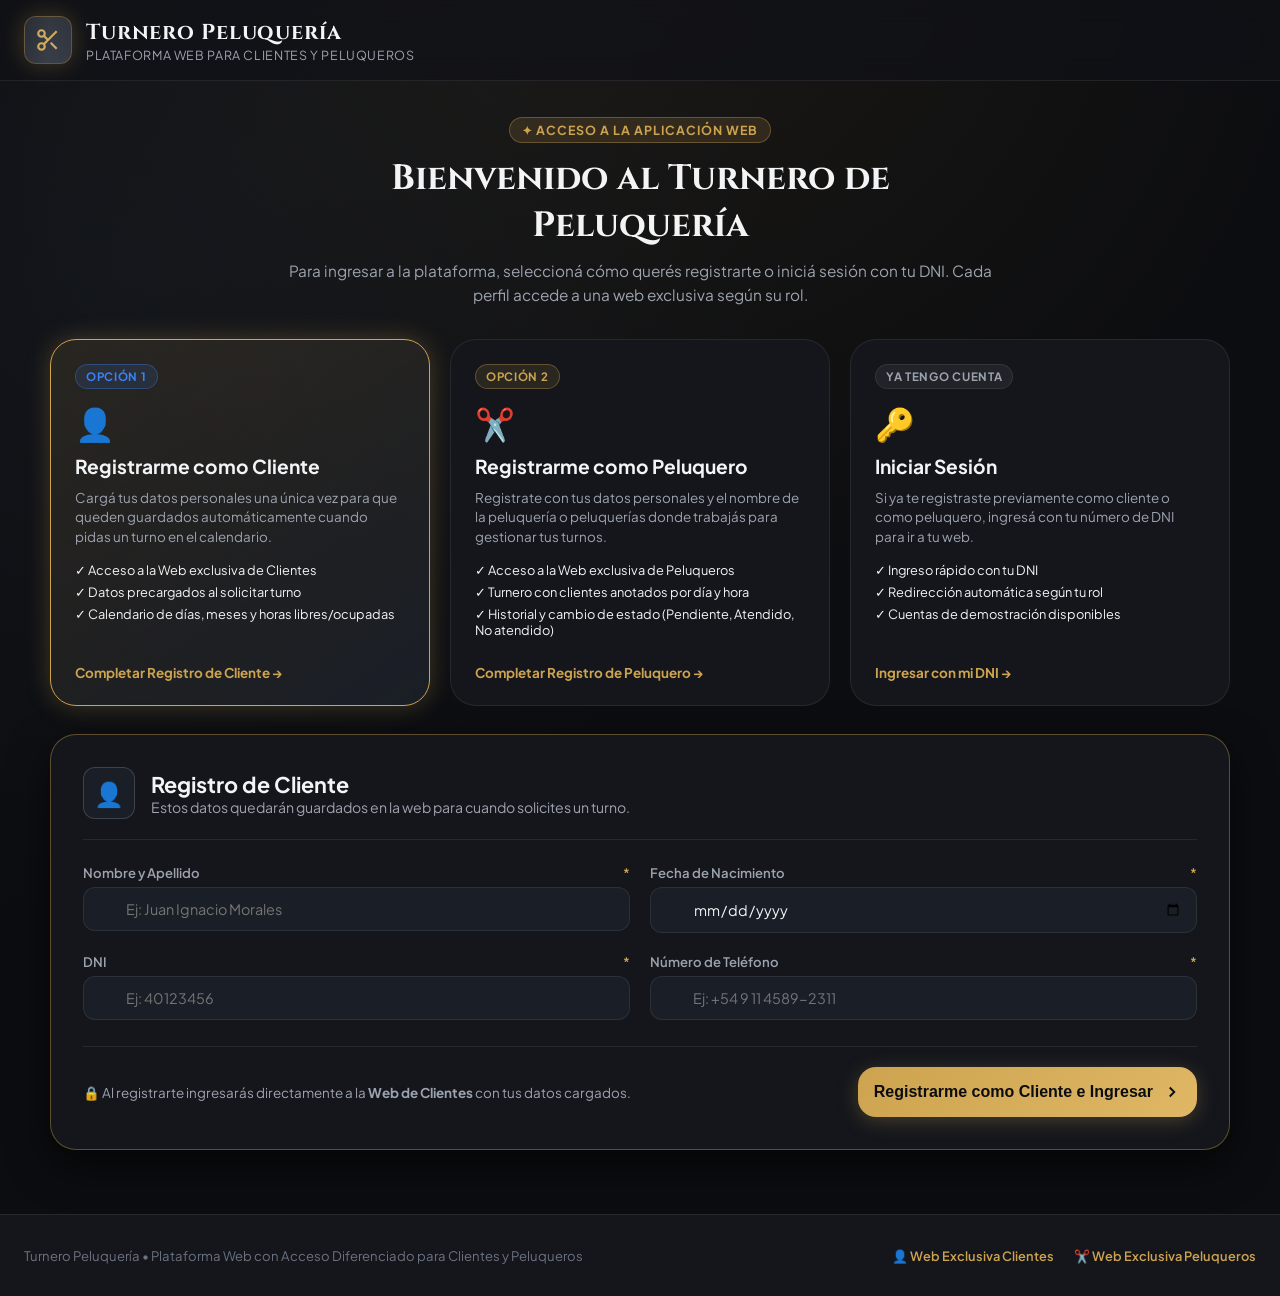
==== commit 55160e65: "cambios" ====
--- a/index.html
+++ b/index.html
@@ -3,623 +3,285 @@
 <head>
   <meta charset="UTF-8">
   <meta name="viewport" content="width=device-width, initial-scale=1.0">
-  <title>Turnero Peluquería | Calendario & Horarios</title>
-  <meta name="description" content="Turnero online de peluquería. Consultá fechas y horarios disponibles, agendá tu turno de corte y recibí recordatorio automático 30 minutos antes.">
+  <title>Turnero Peluquería | Iniciar Sesión o Registrarse</title>
+  <meta name="description" content="Aplicación web de turnos de peluquería. Registrate como cliente o como peluquero e ingresá a tu panel exclusivo.">
   <link rel="stylesheet" href="css/style.css">
   <link rel="icon" type="image/svg+xml" href="data:image/svg+xml,<svg xmlns='http://www.w3.org/2000/svg' viewBox='0 0 24 24' fill='%23cda34f'><circle cx='6' cy='6' r='3'/><circle cx='6' cy='18' r='3'/><line x1='20' y1='4' x2='8.12' y2='15.88'/><line x1='14.47' y1='14.48' x2='20' y2='20'/><line x1='8.12' y1='8.12' x2='12' y2='12'/></svg>">
 </head>
-<body>
+<body class="auth-page-body">
 
   <!-- ==========================================================================
-       HEADER PRINCIPAL
+       HEADER SIMPLE DE BIENVENIDA
        ========================================================================== -->
   <header class="main-header">
     <div class="header-container">
-      <div class="brand-wrapper" id="brandLogo">
+      <div class="brand-wrapper">
         <div class="brand-icon-box">
           <svg width="26" height="26" viewBox="0 0 24 24" fill="none" stroke="currentColor" stroke-width="2"><circle cx="6" cy="6" r="3"/><circle cx="6" cy="18" r="3"/><line x1="20" y1="4" x2="8.12" y2="15.88"/><line x1="14.47" y1="14.48" x2="20" y2="20"/><line x1="8.12" y1="8.12" x2="12" y2="12"/></svg>
         </div>
         <div class="brand-info">
           <h1>Turnero Peluquería</h1>
-          <p>Calendario de Fechas y Horarios Online</p>
-        </div>
-      </div>
-
-      <!-- Navigation Tabs -->
-      <nav class="nav-tabs-bar" aria-label="Navegación del turnero">
-        <button type="button" class="nav-tab-btn active" data-target-view="viewBooking" id="tabBooking">
-          <svg width="16" height="16" viewBox="0 0 24 24" fill="none" stroke="currentColor" stroke-width="2"><rect x="3" y="4" width="18" height="18" rx="2" ry="2"/><line x1="16" y1="2" x2="16" y2="6"/><line x1="8" y1="2" x2="8" y2="6"/><line x1="3" y1="10" x2="21" y2="10"/></svg>
-          <span>Agendar Turno</span>
-        </button>
-        <button type="button" class="nav-tab-btn" data-target-view="viewTurnero" id="tabTurnero">
-          <svg width="16" height="16" viewBox="0 0 24 24" fill="none" stroke="currentColor" stroke-width="2"><rect x="3" y="3" width="7" height="7"/><rect x="14" y="3" width="7" height="7"/><rect x="14" y="14" width="7" height="7"/><rect x="3" y="14" width="7" height="7"/></svg>
-          <span>Turnero General</span>
-        </button>
-        <button type="button" class="nav-tab-btn" data-target-view="viewNotifications" id="tabNotifications">
-          <svg width="16" height="16" viewBox="0 0 24 24" fill="none" stroke="currentColor" stroke-width="2"><path d="M18 8A6 6 0 0 0 6 8c0 7-3 9-3 9h18s-3-2-3-9"/><path d="M13.73 21a2 2 0 0 1-3.46 0"/></svg>
-          <span>Avisos (30 min)</span>
-          <span class="badge-count notification-badge-target" style="display:none;">0</span>
-        </button>
-      </nav>
-
-      <div class="header-actions">
-        <div class="header-status-pill">
-          <span class="status-icon"></span>
-          <span>Turnero Activo</span>
-        </div>
+          <p>Plataforma Web para Clientes y Peluqueros</p>
+        </div>
+      </div>
+
+      <div class="header-actions" id="activeSessionBanner" style="display: none;">
+        <!-- Se muestra si ya hay sesión iniciada -->
       </div>
     </div>
   </header>
 
-  <main>
-    <!-- ==========================================================================
-         VISTA 1: AGENDAR TURNO (CALENDARIO + HORARIOS)
-         ========================================================================== -->
-    <section id="viewBooking" class="view-section active">
-      <!-- Salon Banner -->
-      <div class="booking-hero">
-        <div class="hero-backdrop" style="background-image: url('assets/images/hero-salon.jpg');">
-          <div class="hero-overlay"></div>
-          <div class="hero-content">
-            <div class="hero-text-block">
-              <span class="hero-badge">✦ Agenda de Turnos</span>
-              <h2 class="hero-title">Elegí tu fecha y horario para cortarte el pelo</h2>
-              <p class="hero-subtitle">Seleccioná el día en el calendario, elegí el horario disponible que te quede más cómodo y recibí un aviso recordatorio 30 minutos antes en tu WhatsApp.</p>
-              
-              <div class="hero-salon-specs">
-                <div class="spec-item">
-                  <svg width="16" height="16" viewBox="0 0 24 24" fill="none" stroke="currentColor" stroke-width="2"><circle cx="12" cy="12" r="10"/><polyline points="12 6 12 12 16 14"/></svg>
-                  <span>Horarios: Lun a Sáb de 09:00 a 20:30 hs</span>
-                </div>
-                <div class="spec-item">
-                  <svg width="16" height="16" viewBox="0 0 24 24" fill="none" stroke="currentColor" stroke-width="2"><circle cx="12" cy="12" r="10"/><polyline points="12 6 12 12 16 14"/></svg>
-                  <span>Aviso automático 30 min antes a clientes y peluqueros</span>
-                </div>
-              </div>
-            </div>
-
-            <div class="hero-cta-quick">
-              <button type="button" class="btn-book-hero" onclick="document.getElementById('stepCalendar').scrollIntoView({ behavior: 'smooth' });">
-                <span>Ver Calendario</span>
-                <svg width="16" height="16" viewBox="0 0 24 24" fill="none" stroke="currentColor" stroke-width="2.5"><polyline points="9 18 15 12 9 6"/></svg>
-              </button>
-            </div>
-          </div>
-        </div>
-      </div>
-
-      <!-- Tools Showcase Strip -->
-      <div class="tools-strip-wrap">
-        <div class="tools-strip">
-          <div class="tools-info">
-            <img src="assets/images/tools.jpg" alt="Herramientas de peluquería" class="tools-thumb">
+  <!-- ==========================================================================
+       PORTAL DE INICIO DE SESIÓN Y REGISTRO (CLIENTE / PELUQUERO)
+       ========================================================================== -->
+  <main class="auth-portal-main">
+    <div class="auth-portal-container">
+
+      <!-- Encabezado de Bienvenida -->
+      <div class="auth-hero-header">
+        <span class="hero-badge">✦ Acceso a la Aplicación Web</span>
+        <h2 class="auth-main-title">Bienvenido al Turnero de Peluquería</h2>
+        <p class="auth-main-subtitle">
+          Para ingresar a la plataforma, seleccioná cómo querés registrarte o iniciá sesión con tu DNI.
+          Cada perfil accede a una web exclusiva según su rol.
+        </p>
+      </div>
+
+      <!-- Selector Principal de Modo: Registrarse como Cliente | Registrarse como Peluquero | Iniciar Sesión -->
+      <div class="auth-role-cards-grid" id="roleSelectorCards">
+        <!-- OPCIÓN 1: REGISTRARSE COMO CLIENTE -->
+        <div class="auth-role-card active" data-auth-mode="register-cliente" id="cardRoleCliente">
+          <div class="role-card-badge">Opción 1</div>
+          <div class="role-card-icon">👤</div>
+          <h3>Registrarme como Cliente</h3>
+          <p>
+            Cargá tus datos personales una única vez para que queden guardados automáticamente cuando pidas un turno en el calendario.
+          </p>
+          <ul class="role-card-features">
+            <li>✓ Acceso a la Web exclusiva de Clientes</li>
+            <li>✓ Datos precargados al solicitar turno</li>
+            <li>✓ Calendario de días, meses y horas libres/ocupadas</li>
+          </ul>
+          <span class="role-card-cta">Completar Registro de Cliente →</span>
+        </div>
+
+        <!-- OPCIÓN 2: REGISTRARSE COMO PELUQUERO -->
+        <div class="auth-role-card" data-auth-mode="register-peluquero" id="cardRolePeluquero">
+          <div class="role-card-badge gold">Opción 2</div>
+          <div class="role-card-icon">✂️</div>
+          <h3>Registrarme como Peluquero</h3>
+          <p>
+            Registrate con tus datos personales y el nombre de la peluquería o peluquerías donde trabajás para gestionar tus turnos.
+          </p>
+          <ul class="role-card-features">
+            <li>✓ Acceso a la Web exclusiva de Peluqueros</li>
+            <li>✓ Turnero con clientes anotados por día y hora</li>
+            <li>✓ Historial y cambio de estado (Pendiente, Atendido, No atendido)</li>
+          </ul>
+          <span class="role-card-cta">Completar Registro de Peluquero →</span>
+        </div>
+
+        <!-- OPCIÓN 3: INICIAR SESIÓN (YA REGISTRADO) -->
+        <div class="auth-role-card" data-auth-mode="login" id="cardRoleLogin">
+          <div class="role-card-badge subtle">Ya tengo cuenta</div>
+          <div class="role-card-icon">🔑</div>
+          <h3>Iniciar Sesión</h3>
+          <p>
+            Si ya te registraste previamente como cliente o como peluquero, ingresá con tu número de DNI para ir a tu web.
+          </p>
+          <ul class="role-card-features">
+            <li>✓ Ingreso rápido con tu DNI</li>
+            <li>✓ Redirección automática según tu rol</li>
+            <li>✓ Cuentas de demostración disponibles</li>
+          </ul>
+          <span class="role-card-cta">Ingresar con mi DNI →</span>
+        </div>
+      </div>
+
+      <!-- ======================================================================
+           CONTENEDOR DE FORMULARIOS
+           ====================================================================== -->
+      <div class="auth-form-panel">
+
+        <!-- FORMULARIO 1: REGISTRO DE CLIENTE -->
+        <form id="formRegisterCliente" class="auth-form-section active">
+          <div class="auth-form-header">
+            <div class="auth-form-icon">👤</div>
             <div>
-              <h4>Turnero de Peluquería & Barbería</h4>
-              <p>Consultá las fechas y horas disponibles. Los horarios ocupados quedan bloqueados automáticamente.</p>
-            </div>
-          </div>
-          <div class="tools-badges">
-            <span>🟢 Verde = Horario Libre</span>
-            <span>🔴 Rojo = Horario Ocupado</span>
-            <span>⏰ Aviso 30 min antes</span>
-          </div>
-        </div>
-      </div>
-
-      <!-- Booking Flow -->
-      <div class="booking-flow-container">
-        <!-- Steps Column -->
-        <div class="booking-steps-column">
-
-          <!-- STEP 1: CALENDAR (DAY, MONTH, YEAR) & TIME SLOTS -->
-          <div class="step-card" id="stepCalendar">
-            <div class="step-header">
-              <div class="step-title-wrap">
-                <div class="step-number">1</div>
-                <div>
-                  <h3>Calendario de Fechas y Horarios</h3>
-                  <p class="step-subtitle">Seleccioná un día del calendario para ver los horarios disponibles y ocupados</p>
-                </div>
-              </div>
-            </div>
-
-            <div class="calendar-time-layout">
-              <!-- Interactive Calendar Widget -->
-              <div class="calendar-widget">
-                <div class="calendar-nav-bar">
-                  <span class="cal-month-year" id="calendarMonthYear">Octubre 2026</span>
-                  <div class="calendar-controls">
-                    <button type="button" class="cal-nav-btn" id="btnPrevMonth" title="Mes anterior">‹</button>
-                    <button type="button" class="cal-nav-btn" id="btnNextMonth" title="Mes siguiente">›</button>
-                  </div>
-                </div>
-
-                <div class="calendar-weekdays">
-                  <span>Lu</span>
-                  <span>Ma</span>
-                  <span>Mi</span>
-                  <span>Ju</span>
-                  <span>Vi</span>
-                  <span>Sá</span>
-                  <span>Do</span>
-                </div>
-
-                <div class="calendar-grid-days" id="calendarGridDays">
-                  <!-- Dynamically rendered by app.js -->
-                </div>
-
-                <div class="calendar-legend">
-                  <div class="legend-item"><span class="legend-dot avail"></span><span>Disponible</span></div>
-                  <div class="legend-item"><span class="legend-dot busy"></span><span>Ocupado</span></div>
-                  <div class="legend-item"><span class="legend-dot selected"></span><span>Seleccionado</span></div>
-                </div>
-              </div>
-
-              <!-- Time Slots Grid -->
-              <div class="time-slots-panel">
-                <div class="slots-header-info">
-                  <div class="selected-date-preview">
-                    <svg width="18" height="18" viewBox="0 0 24 24" fill="none" stroke="currentColor" stroke-width="2"><rect x="3" y="4" width="18" height="18" rx="2" ry="2"/><line x1="16" y1="2" x2="16" y2="6"/><line x1="8" y1="2" x2="8" y2="6"/><line x1="3" y1="10" x2="21" y2="10"/></svg>
-                    <h4 id="selectedDatePreviewText">Fecha seleccionada</h4>
-                  </div>
-                  <span class="slot-availability-count" id="slotAvailCounter">Turnos libres</span>
-                </div>
-
-                <div class="slots-group-container" id="slotsGroupContainer">
-                  <!-- Rendered dynamically by app.js: Mañana, Tarde, Noche -->
-                </div>
-              </div>
-            </div>
-          </div>
-
-          <!-- STEP 2: Client Info -->
-          <div class="step-card" id="stepClientData">
-            <div class="step-header">
-              <div class="step-title-wrap">
-                <div class="step-number">2</div>
-                <div>
-                  <h3>Datos para Agendar el Turno</h3>
-                  <p class="step-subtitle">Ingresá tu nombre y teléfono para anotarte y recibir el aviso de recordatorio 30 minutos antes</p>
-                </div>
-              </div>
-            </div>
-
-            <div class="client-form-grid">
-              <div class="form-group">
-                <label for="clientName">Nombre y Apellido <span class="required">*</span></label>
-                <div class="form-input-wrap">
-                  <svg width="18" height="18" viewBox="0 0 24 24" fill="none" stroke="currentColor" stroke-width="2"><path d="M20 21v-2a4 4 0 0 0-4-4H8a4 4 0 0 0-4 4v2"/><circle cx="12" cy="7" r="4"/></svg>
-                  <input type="text" id="clientName" placeholder="Ej: Lucas González" required>
-                </div>
-              </div>
-
-              <div class="form-group">
-                <label for="clientPhone">WhatsApp / Teléfono <span class="required">*</span></label>
-                <div class="form-input-wrap">
-                  <svg width="18" height="18" viewBox="0 0 24 24" fill="none" stroke="currentColor" stroke-width="2"><path d="M22 16.92v3a2 2 0 0 1-2.18 2 19.79 19.79 0 0 1-8.63-3.07 19.5 19.5 0 0 1-6-6 19.79 19.79 0 0 1-3.07-8.67A2 2 0 0 1 4.11 2h3a2 2 0 0 1 2 1.72 12.84 12.84 0 0 0 .7 2.81 2 2 0 0 1-.45 2.11L8.09 9.91a16 16 0 0 0 6 6l1.27-1.27a2 2 0 0 1 2.11-.45 12.84 12.84 0 0 0 2.81.7A2 2 0 0 1 22 16.92z"/></svg>
-                  <input type="tel" id="clientPhone" placeholder="+54 9 11 4589-2311" required>
-                </div>
-                <span class="form-input-hint">⏰ A este número te llegará el aviso de WhatsApp 30 minutos antes</span>
-              </div>
-
-              <div class="form-group full-width">
-                <label for="clientNotes">Aclaraciones (Opcional)</label>
-                <div class="form-input-wrap">
-                  <input type="text" id="clientNotes" placeholder="Ej: Corte clásico, fade, barba, etc.">
-                </div>
-              </div>
-            </div>
-          </div>
-
-        </div>
-
-        <!-- Summary Sidebar -->
-        <aside class="booking-summary-sidebar">
-          <div class="summary-card">
-            <h3 class="summary-title">
-              <svg width="20" height="20" viewBox="0 0 24 24" fill="none" stroke="currentColor" stroke-width="2"><rect x="3" y="4" width="18" height="18" rx="2" ry="2"/><line x1="16" y1="2" x2="16" y2="6"/><line x1="8" y1="2" x2="8" y2="6"/><line x1="3" y1="10" x2="21" y2="10"/></svg>
-              <span>Resumen del Turno</span>
-            </h3>
-
-            <div class="summary-rows">
-              <div class="summary-row">
-                <span class="summary-label">Fecha:</span>
-                <span class="summary-value" id="summaryDate">-</span>
-              </div>
-              <div class="summary-row">
-                <span class="summary-label">Horario:</span>
-                <span class="summary-value highlight" id="summaryTime">Seleccionar en la lista</span>
-              </div>
-              <div class="summary-row">
-                <span class="summary-label">Estado:</span>
-                <span class="summary-value" style="color: var(--success);">Disponible para agendar</span>
-              </div>
-            </div>
-
-            <button type="button" class="btn-confirm-booking" id="btnConfirmBooking">
-              <span>Agendar Turno Ahora</span>
+              <h3>Registro de Cliente</h3>
+              <p>Estos datos quedarán guardados en la web para cuando solicites un turno.</p>
+            </div>
+          </div>
+
+          <div class="auth-fields-grid">
+            <div class="form-group">
+              <label for="cliFullName">Nombre y Apellido <span class="required">*</span></label>
+              <div class="form-input-wrap">
+                <input type="text" id="cliFullName" placeholder="Ej: Juan Ignacio Morales" required>
+              </div>
+            </div>
+
+            <div class="form-group">
+              <label for="cliBirthDate">Fecha de Nacimiento <span class="required">*</span></label>
+              <div class="form-input-wrap">
+                <input type="date" id="cliBirthDate" required>
+              </div>
+            </div>
+
+            <div class="form-group">
+              <label for="cliDni">DNI <span class="required">*</span></label>
+              <div class="form-input-wrap">
+                <input type="text" id="cliDni" placeholder="Ej: 40123456" inputmode="numeric" required>
+              </div>
+            </div>
+
+            <div class="form-group">
+              <label for="cliPhone">Número de Teléfono <span class="required">*</span></label>
+              <div class="form-input-wrap">
+                <input type="tel" id="cliPhone" placeholder="Ej: +54 9 11 4589-2311" required>
+              </div>
+            </div>
+          </div>
+
+          <div class="auth-form-footer">
+            <div class="auth-info-note">
+              <span>🔒 Al registrarte ingresarás directamente a la <strong>Web de Clientes</strong> con tus datos cargados.</span>
+            </div>
+            <button type="submit" class="btn-confirm-booking auth-submit-btn">
+              <span>Registrarme como Cliente e Ingresar</span>
               <svg width="18" height="18" viewBox="0 0 24 24" fill="none" stroke="currentColor" stroke-width="2.5"><polyline points="9 18 15 12 9 6"/></svg>
             </button>
-
-            <div class="booking-guarantee-note">
-              <svg width="16" height="16" viewBox="0 0 24 24" fill="none" stroke="currentColor" stroke-width="2"><path d="M12 22s8-4 8-10V5l-8-3-8 3v7c0 6 8 10 8 10z"/></svg>
-              <span>El peluquero recibe el aviso de inmediato y se agenda el recordatorio de 30 minutos.</span>
-            </div>
-          </div>
-        </aside>
-      </div>
-    </section>
-
-    <!-- ==========================================================================
-         VISTA 2: TURNERO GENERAL (DISPONIBLES Y OCUPADOS)
-         ========================================================================== -->
-    <section id="viewTurnero" class="view-section">
-      <div class="dashboard-container">
-        <!-- Toolbar -->
-        <div class="turnero-top-bar">
-          <div class="turnero-title-area">
-            <h2>
-              <svg width="24" height="24" viewBox="0 0 24 24" fill="none" stroke="currentColor" stroke-width="2"><rect x="3" y="3" width="7" height="7"/><rect x="14" y="3" width="7" height="7"/><rect x="14" y="14" width="7" height="7"/><rect x="3" y="14" width="7" height="7"/></svg>
-              <span>Turnero de la Peluquería</span>
-            </h2>
-            <p>Visualización de horarios disponibles y ocupados por fecha</p>
-          </div>
-
-          <div class="turnero-filter-controls">
-            <!-- Date Filter -->
-            <div class="date-badge-selector">
-              <svg width="16" height="16" viewBox="0 0 24 24" fill="none" stroke="currentColor" stroke-width="2"><rect x="3" y="4" width="18" height="18" rx="2"/><line x1="16" y1="2" x2="16" y2="6"/><line x1="8" y1="2" x2="8" y2="6"/></svg>
-              <input type="date" id="turneroDateFilter">
-            </div>
-
-            <!-- Manual Add Turn -->
-            <button type="button" class="btn-manual-turn" id="btnOpenManualTurnModal">
-              <svg width="16" height="16" viewBox="0 0 24 24" fill="none" stroke="currentColor" stroke-width="2.5"><line x1="12" y1="5" x2="12" y2="19"/><line x1="5" y1="12" x2="19" y2="12"/></svg>
-              <span>➕ Anotar Turno Manual</span>
+          </div>
+        </form>
+
+        <!-- FORMULARIO 2: REGISTRO DE PELUQUERO -->
+        <form id="formRegisterPeluquero" class="auth-form-section">
+          <div class="auth-form-header">
+            <div class="auth-form-icon gold">✂️</div>
+            <div>
+              <h3>Registro de Peluquero</h3>
+              <p>Completá tus datos personales y el nombre de la peluquería o peluquerías donde trabajás.</p>
+            </div>
+          </div>
+
+          <div class="auth-fields-grid">
+            <div class="form-group">
+              <label for="barFullName">Nombre y Apellido <span class="required">*</span></label>
+              <div class="form-input-wrap">
+                <input type="text" id="barFullName" placeholder="Ej: Nicolás Lombardo" required>
+              </div>
+            </div>
+
+            <div class="form-group">
+              <label for="barBirthDate">Fecha de Nacimiento <span class="required">*</span></label>
+              <div class="form-input-wrap">
+                <input type="date" id="barBirthDate" required>
+              </div>
+            </div>
+
+            <div class="form-group">
+              <label for="barDni">DNI <span class="required">*</span></label>
+              <div class="form-input-wrap">
+                <input type="text" id="barDni" placeholder="Ej: 35112890" inputmode="numeric" required>
+              </div>
+            </div>
+
+            <div class="form-group">
+              <label for="barPhone">Número de Teléfono <span class="required">*</span></label>
+              <div class="form-input-wrap">
+                <input type="tel" id="barPhone" placeholder="Ej: +54 9 11 6789-4321" required>
+              </div>
+            </div>
+
+            <div class="form-group full-width">
+              <label for="barShopsInput">Nombre de la Peluquería o Peluquerías en las que trabaja <span class="required">*</span></label>
+              <div class="shops-input-row">
+                <div class="form-input-wrap" style="flex: 1;">
+                  <input type="text" id="barShopsInput" placeholder="Ej: Peluquería Central, Barbería Norte (separá con coma o tocá '+ Agregar')">
+                </div>
+                <button type="button" class="btn-add-shop" id="btnAddBarbershop">➕ Agregar Peluquería</button>
+              </div>
+              <span class="form-input-hint">Podés cargar una o varias peluquerías donde atendés.</span>
+              <div class="shops-tags-list" id="barShopsTags"></div>
+            </div>
+          </div>
+
+          <div class="auth-form-footer">
+            <div class="auth-info-note">
+              <span>💈 Al registrarte ingresarás directamente a la <strong>Web de Peluqueros</strong>.</span>
+            </div>
+            <button type="submit" class="btn-confirm-booking auth-submit-btn">
+              <span>Registrarme como Peluquero e Ingresar</span>
+              <svg width="18" height="18" viewBox="0 0 24 24" fill="none" stroke="currentColor" stroke-width="2.5"><polyline points="9 18 15 12 9 6"/></svg>
             </button>
           </div>
-        </div>
-
-        <!-- KPIs Overview -->
-        <div class="turnero-kpis-grid">
-          <div class="kpi-card">
-            <div class="kpi-icon-box gold">📅</div>
-            <div class="kpi-info-box">
-              <span class="kpi-label">Turnos del Día</span>
-              <span class="kpi-number" id="kpiTotalTurns">0</span>
-              <span class="kpi-trend">Hoy</span>
-            </div>
-          </div>
-
-          <div class="kpi-card">
-            <div class="kpi-icon-box green">📊</div>
-            <div class="kpi-info-box">
-              <span class="kpi-label">Ocupación del Salón</span>
-              <span class="kpi-number" id="kpiOccupancy">0%</span>
-              <span class="kpi-trend">Turnos reservados</span>
-            </div>
-          </div>
-
-          <div class="kpi-card">
-            <div class="kpi-icon-box orange">⏰</div>
-            <div class="kpi-info-box">
-              <span class="kpi-label">Próximo Turno</span>
-              <span class="kpi-number" id="kpiNextTurn" style="font-size: 1.15rem;">Cargando...</span>
-              <span class="kpi-trend" style="color: var(--warning);">⚡ Aviso 30 min antes</span>
-            </div>
-          </div>
-        </div>
-
-        <!-- Main Turnero Board Table -->
-        <div class="turnero-main-board">
-          <div class="turnero-board-header">
-            <h3>
-              <span>Horarios del Día: Turnos Disponibles y Ocupados</span>
-            </h3>
-            <div class="board-live-pulse">
-              <span>Sincronizado en Tiempo Real</span>
-            </div>
-          </div>
-
-          <div class="turnero-table-wrap">
-            <table class="turnero-table">
-              <thead>
-                <tr>
-                  <th>Horario</th>
-                  <th>Estado del Turno</th>
-                  <th>Cliente & Teléfono</th>
-                  <th>Detalle / Aclaración</th>
-                  <th>Acciones</th>
-                </tr>
-              </thead>
-              <tbody id="turneroTableBody">
-                <!-- Rendered dynamically by turnero.js -->
-              </tbody>
-            </table>
-          </div>
-        </div>
-      </div>
-    </section>
-
-    <!-- ==========================================================================
-         VISTA 3: AVISOS & RECORDATORIOS (30 MIN)
-         ========================================================================== -->
-    <section id="viewNotifications" class="view-section">
-      <div class="notifications-view-container">
-        
-        <!-- Banner -->
-        <div class="reminder-system-banner">
-          <div class="reminder-banner-content">
-            <span class="hero-badge" style="margin-bottom: 8px; display:inline-block;">SISTEMA DE NOTIFICACIONES</span>
-            <h2>Avisos de Reserva y Recordatorios de 30 Minutos</h2>
-            <p>
-              Cuando un cliente reserva, el peluquero recibe una notificación instantánea sobre quién se anotó y para qué horario. 
-              Además, <strong>30 minutos antes del turno</strong>, el cliente recibe un recordatorio en su WhatsApp y el peluquero recibe la alerta para saber que tiene otro turno próximo.
-            </p>
-          </div>
-
-          <div class="reminder-demo-controls">
-            <button type="button" class="btn-trigger-reminder" id="btnCenterSimulate30Min">
-              <svg width="20" height="20" viewBox="0 0 24 24" fill="none" stroke="currentColor" stroke-width="2.5"><circle cx="12" cy="12" r="10"/><polyline points="12 6 12 12 16 14"/></svg>
-              <span>⚡ Probar Alerta de 30 min (Simular Ahora)</span>
+        </form>
+
+        <!-- FORMULARIO 3: INICIAR SESIÓN -->
+        <form id="formLogin" class="auth-form-section">
+          <div class="auth-form-header">
+            <div class="auth-form-icon">🔑</div>
+            <div>
+              <h3>Iniciar Sesión</h3>
+              <p>Ingresá tu DNI y seleccioná tu perfil para entrar a tu web correspondiente.</p>
+            </div>
+          </div>
+
+          <div class="auth-fields-grid">
+            <div class="form-group">
+              <label for="loginDni">Número de DNI <span class="required">*</span></label>
+              <div class="form-input-wrap">
+                <input type="text" id="loginDni" placeholder="Ingresá tu DNI sin puntos" inputmode="numeric" required>
+              </div>
+            </div>
+
+            <div class="form-group">
+              <label for="loginRole">Ingresar como</label>
+              <div class="form-input-wrap">
+                <select id="loginRole" class="auth-select">
+                  <option value="">Detectar automáticamente por DNI</option>
+                  <option value="cliente">👤 Cliente (Web de Clientes)</option>
+                  <option value="peluquero">✂️ Peluquero (Web de Peluqueros)</option>
+                </select>
+              </div>
+            </div>
+          </div>
+
+          <div id="loginErrorMsg" class="auth-error-box" style="display: none;"></div>
+
+          <div class="auth-form-footer">
+            <button type="submit" class="btn-confirm-booking auth-submit-btn">
+              <span>Iniciar Sesión</span>
+              <svg width="18" height="18" viewBox="0 0 24 24" fill="none" stroke="currentColor" stroke-width="2.5"><polyline points="9 18 15 12 9 6"/></svg>
             </button>
-            <button type="button" class="btn-trigger-new-booking" onclick="document.getElementById('tabBooking').click();">
-              <span>➕ Agendar Nuevo Turno</span>
-            </button>
-          </div>
-        </div>
-
-        <!-- Dual Device Simulator -->
-        <div class="simulation-dual-grid">
-          
-          <!-- Cliente (WhatsApp) -->
-          <div class="device-showcase-card">
-            <div class="device-card-header">
-              <h3>
-                <svg width="18" height="18" viewBox="0 0 24 24" fill="none" stroke="currentColor" stroke-width="2"><rect x="5" y="2" width="14" height="20" rx="2" ry="2"/><line x1="12" y1="18" x2="12.01" y2="18"/></svg>
-                <span>WhatsApp del Cliente</span>
-              </h3>
-              <span class="device-badge client">Recordatorio 30m</span>
-            </div>
-
-            <div class="smartphone-mockup">
-              <div class="phone-top-speaker"></div>
-              
-              <div class="phone-screen-header">
-                <div class="whatsapp-contact-avatar">✂️</div>
-                <div class="whatsapp-contact-info">
-                  <h4>Turnero Peluquería</h4>
-                  <span>En línea • Confirmaciones</span>
-                </div>
-              </div>
-
-              <div class="phone-chat-body">
-                <div class="chat-bubble-whatsapp" id="mockupClientBubble">
-                  <strong>💈 Recordatorio de Turno</strong><br><br>
-                  ¡Hola <strong>Martín</strong>! Te recordamos que en <strong>30 minutos</strong> (16:30 hs) tenés tu turno reservado para cortarte el pelo.<br><br>
-                  📍 <strong>Lugar:</strong> Peluquería Central<br><br>
-                  <em>¡Te esperamos puntual!</em>
-                  <div class="bubble-time" id="mockupBubbleTime">16:00 ✓✓</div>
-                </div>
-              </div>
-            </div>
-            <p style="font-size: 0.78rem; color: var(--text-muted); margin-top: 14px; text-align: center;">
-              Aviso automático 30 minutos antes para que el cliente no se olvide de asistir a cortarse el pelo.
-            </p>
-          </div>
-
-          <!-- Peluquero (Pantalla / Tablet) -->
-          <div class="device-showcase-card">
-            <div class="device-card-header">
-              <h3>
-                <svg width="18" height="18" viewBox="0 0 24 24" fill="none" stroke="currentColor" stroke-width="2"><rect x="4" y="2" width="16" height="20" rx="2"/><line x1="12" y1="18" x2="12.01" y2="18"/></svg>
-                <span>Aviso al Peluquero (Pantalla / Celular)</span>
-              </h3>
-              <span class="device-badge barber">Alerta 30 min</span>
-            </div>
-
-            <div class="barber-tablet-mockup">
-              <div class="tablet-banner-alert">
-                <div class="alert-header-row">
-                  <span class="alert-type-badge">🔔 Próximo Turno</span>
-                  <span class="alert-countdown" id="tabletAlertTime">COMIENZA EN 30 MIN</span>
-                </div>
-                <div class="alert-body-content">
-                  <h4 id="tabletAlertTitle">Próximo turno en 30 min: Martín Pérez</h4>
-                  <p id="tabletAlertDesc">
-                    <strong>Horario:</strong> 16:30 hs<br>
-                    <strong>Cliente:</strong> Martín Pérez<br>
-                    <strong>Teléfono:</strong> +54 9 11 4589-2311
-                  </p>
-                </div>
-                <div class="alert-actions-bar">
-                  <button type="button" class="btn-alert-action confirm" onclick="alert('Estación de corte marcada como lista');">
-                    ✓ Estación Lista
-                  </button>
-                  <button type="button" class="btn-alert-action call" onclick="alert('Llamando al cliente Martín Pérez (+54 9 11 4589-2311)');">
-                    📞 Llamar Cliente
-                  </button>
-                </div>
-              </div>
-
-              <div style="background: var(--bg-surface); border-radius: var(--radius-md); padding: 14px; border: 1px solid var(--border-subtle);">
-                <div style="font-size: 0.8rem; font-weight: 700; color: var(--text-faint); margin-bottom: 8px;">ESTADO DE LOS TURNOS DE HOY</div>
-                <div style="display: flex; flex-direction: column; gap: 8px; font-size: 0.82rem;">
-                  <div style="display:flex; justify-content:space-between; align-items:center;">
-                    <span>Turno en curso: <strong>Santiago Villar</strong></span>
-                    <span style="color: var(--warning);">Termina pronto</span>
-                  </div>
-                  <div style="display:flex; justify-content:space-between; align-items:center;">
-                    <span>Próximo turno (30 min): <strong>Martín Pérez</strong></span>
-                    <span style="color: var(--primary);">16:30 hs</span>
-                  </div>
-                  <div style="display:flex; justify-content:space-between; align-items:center;">
-                    <span>Siguiente turno: <strong>Rodrigo Méndez</strong></span>
-                    <span style="color: var(--text-muted);">18:30 hs</span>
-                  </div>
-                </div>
-              </div>
-            </div>
-
-            <p style="font-size: 0.78rem; color: var(--text-muted); margin-top: 14px; text-align: center;">
-              El peluquero sabe con exactitud quién está anotado para qué horario y recibe la notificación 30 min antes.
-            </p>
-          </div>
-
-        </div>
-
-        <!-- Notification Feed Log -->
-        <div class="notification-history-card">
-          <div class="history-card-header">
-            <h3>Historial de Notificaciones y Turnos Agendados</h3>
-            <span style="font-size: 0.78rem; color: var(--text-muted);">Registro en tiempo real</span>
-          </div>
-
-          <div class="notification-feed" id="notificationFeed">
-            <!-- Dynamically populated by notifications.js -->
-          </div>
-        </div>
-
-      </div>
-    </section>
+          </div>
+
+          <!-- Accesos directos a cuentas registradas / demo -->
+          <div class="quick-demo-accounts">
+            <div class="quick-demo-title">Cuentas registradas para prueba rápida (1 clic):</div>
+            <div class="quick-demo-buttons" id="registeredUsersQuickList">
+              <!-- Poblado dinámicamente desde auth-store.js -->
+            </div>
+          </div>
+        </form>
+
+      </div>
+    </div>
   </main>
 
-  <!-- ==========================================================================
-       MODAL: TURNO CONFIRMADO
-       ========================================================================== -->
-  <div class="modal-backdrop" id="bookingSuccessModal">
-    <div class="modal-container">
-      <div class="modal-header">
-        <h3>¡Turno Agendado con Éxito!</h3>
-        <button type="button" class="btn-close-modal" id="btnCloseSuccessModal">✕</button>
-      </div>
-
-      <div class="modal-body">
-        <div class="booking-success-box">
-          <div class="success-check-badge">✓</div>
-          <h2>¡Turno Reservado!</h2>
-          <p>Tu turno quedó anotado en el turnero de la peluquería.</p>
-
-          <div class="ticket-pass-card">
-            <div class="ticket-row">
-              <span>Cliente:</span>
-              <span id="ticketClient">-</span>
-            </div>
-            <div class="ticket-row">
-              <span>Fecha y Hora:</span>
-              <span id="ticketDateTime" style="color: var(--primary);">-</span>
-            </div>
-            <div class="ticket-row">
-              <span>Teléfono:</span>
-              <span id="ticketPhone">-</span>
-            </div>
-          </div>
-
-          <p style="font-size: 0.8rem; color: var(--text-faint); margin-bottom: 16px;">
-            ⏰ Se le notificó al peluquero y recibirás un aviso por WhatsApp <strong>30 minutos antes</strong> de tu turno.
-          </p>
-
-          <div class="ticket-actions-row">
-            <button type="button" class="btn-ticket-action primary" id="btnSimulateReminderFromModal">
-              <span>⚡ Ver aviso de 30 minutos</span>
-            </button>
-            <button type="button" class="btn-ticket-action" onclick="document.getElementById('bookingSuccessModal').classList.remove('active'); document.getElementById('tabTurnero').click();">
-              <span>📋 Ver en el Turnero</span>
-            </button>
-          </div>
-        </div>
-      </div>
-    </div>
-  </div>
-
-  <!-- ==========================================================================
-       MODAL: AGREGAR TURNO MANUAL
-       ========================================================================== -->
-  <div class="modal-backdrop" id="manualTurnModal">
-    <div class="modal-container">
-      <div class="modal-header">
-        <h3>➕ Anotar Turno Manual</h3>
-        <button type="button" class="btn-close-modal" id="btnCloseManualModal">✕</button>
-      </div>
-
-      <form id="manualTurnForm">
-        <div class="modal-body">
-          <div style="display:flex; flex-direction:column; gap: 14px;">
-            <div class="form-group">
-              <label for="manualClientName">Nombre del Cliente <span class="required">*</span></label>
-              <div class="form-input-wrap">
-                <input type="text" id="manualClientName" placeholder="Ej: Marcelo Gómez" required>
-              </div>
-            </div>
-
-            <div class="form-group">
-              <label for="manualClientPhone">Teléfono / WhatsApp</label>
-              <div class="form-input-wrap">
-                <input type="tel" id="manualClientPhone" placeholder="+54 9 11 1234-5678" value="+54 9 11 ">
-              </div>
-            </div>
-
-            <div style="display:grid; grid-template-columns: 1fr 1fr; gap: 12px;">
-              <div class="form-group">
-                <label for="manualDate">Fecha</label>
-                <input type="date" id="manualDate" style="background:var(--bg-surface-elevated); color:var(--text-main); border:1px solid var(--border-subtle); padding:10px; border-radius:var(--radius-md); width:100%; color-scheme:dark;">
-              </div>
-              <div class="form-group">
-                <label for="manualTimeSelect">Horario</label>
-                <select id="manualTimeSelect" style="background:var(--bg-surface-elevated); color:var(--text-main); border:1px solid var(--border-subtle); padding:10px; border-radius:var(--radius-md); width:100%;">
-                  <option value="09:00">09:00 hs</option>
-                  <option value="09:45">09:45 hs</option>
-                  <option value="10:30">10:30 hs</option>
-                  <option value="11:15">11:15 hs</option>
-                  <option value="12:00">12:00 hs</option>
-                  <option value="12:45">12:45 hs</option>
-                  <option value="14:00">14:00 hs</option>
-                  <option value="14:45">14:45 hs</option>
-                  <option value="15:30">15:30 hs</option>
-                  <option value="16:15">16:15 hs</option>
-                  <option value="17:00">17:00 hs</option>
-                  <option value="17:45">17:45 hs</option>
-                  <option value="18:30">18:30 hs</option>
-                  <option value="19:15">19:15 hs</option>
-                  <option value="20:00">20:00 hs</option>
-                </select>
-              </div>
-            </div>
-
-            <div class="form-group">
-              <label for="manualNotes">Aclaraciones</label>
-              <input type="text" id="manualNotes" placeholder="Ej: Vino al local o llamó por teléfono" style="background:var(--bg-surface-elevated); color:var(--text-main); border:1px solid var(--border-subtle); padding:10px; border-radius:var(--radius-md); width:100%;">
-            </div>
-          </div>
-        </div>
-
-        <div class="modal-footer">
-          <button type="button" class="btn-nav-action" onclick="document.getElementById('manualTurnModal').classList.remove('active');">Cancelar</button>
-          <button type="submit" class="btn-confirm-booking" style="padding: 10px 20px; font-size: 0.9rem;">Guardar Turno</button>
-        </div>
-      </form>
-    </div>
-  </div>
-
-  <!-- Real-Time Toast Container -->
-  <div class="toast-container" id="toastContainer"></div>
-
-  <!-- Footer -->
   <footer class="app-footer">
     <div class="footer-inner">
       <div class="footer-copy">
-        Turnero Peluquería • Sistema de Gestión de Fechas y Horarios Online
+        Turnero Peluquería • Plataforma Web con Acceso Diferenciado para Clientes y Peluqueros
       </div>
       <div class="footer-specs">
-        <span>⏰ Recordatorios automáticos 30 min antes</span>
-        <span>✂️ Horarios de 09:00 a 20:30 hs</span>
+        <span>👤 Web Exclusiva Clientes</span>
+        <span>✂️ Web Exclusiva Peluqueros</span>
       </div>
     </div>
   </footer>
 
-  <!-- Scripts -->
-  <script src="js/notifications.js"></script>
-  <script src="js/turnero.js"></script>
-  <script src="js/app.js"></script>
+  <script src="js/auth-store.js"></script>
+  <script src="js/auth-page.js"></script>
 </body>
 </html>
--- a/css/style.css
+++ b/css/style.css
@@ -2501,3 +2501,727 @@
   color: var(--primary);
   font-weight: 600;
 }
+
+
+/* ==========================================================================
+   WEB APP AUTH PORTAL (LOGIN & REGISTRO CLIENTE / PELUQUERO)
+   ========================================================================== */
+.auth-portal-main {
+  flex: 1;
+  padding: 36px 24px 64px;
+}
+
+.auth-portal-container {
+  max-width: 1180px;
+  margin: 0 auto;
+}
+
+.auth-hero-header {
+  text-align: center;
+  max-width: 720px;
+  margin: 0 auto 32px;
+}
+
+.auth-main-title {
+  font-family: var(--font-heading);
+  font-size: 2.2rem;
+  font-weight: 700;
+  color: var(--text-main);
+  margin-bottom: 10px;
+}
+
+.auth-main-subtitle {
+  font-size: 0.96rem;
+  color: var(--text-muted);
+  line-height: 1.55;
+}
+
+.auth-role-cards-grid {
+  display: grid;
+  grid-template-columns: repeat(3, 1fr);
+  gap: 20px;
+  margin-bottom: 28px;
+}
+
+@media (max-width: 960px) {
+  .auth-role-cards-grid {
+    grid-template-columns: 1fr;
+  }
+}
+
+.auth-role-card {
+  background: var(--bg-surface);
+  border: 1px solid var(--border-subtle);
+  border-radius: var(--radius-xl);
+  padding: 24px;
+  cursor: pointer;
+  transition: var(--transition-normal);
+  display: flex;
+  flex-direction: column;
+  gap: 10px;
+  position: relative;
+}
+
+.auth-role-card:hover {
+  transform: translateY(-3px);
+  border-color: var(--primary-border);
+  box-shadow: var(--shadow-md);
+}
+
+.auth-role-card.active {
+  border-color: var(--primary);
+  background: linear-gradient(145deg, rgba(205, 163, 79, 0.12), var(--bg-surface-elevated));
+  box-shadow: var(--shadow-glow);
+}
+
+.role-card-badge {
+  align-self: flex-start;
+  font-size: 0.72rem;
+  font-weight: 700;
+  text-transform: uppercase;
+  letter-spacing: 0.06em;
+  padding: 4px 10px;
+  border-radius: var(--radius-full);
+  background: var(--info-bg);
+  color: var(--info);
+  border: 1px solid rgba(59, 130, 246, 0.35);
+}
+
+.role-card-badge.gold {
+  background: var(--primary-subtle);
+  color: var(--primary);
+  border-color: var(--primary-border);
+}
+
+.role-card-badge.subtle {
+  background: rgba(255, 255, 255, 0.06);
+  color: var(--text-muted);
+  border-color: var(--border-subtle);
+}
+
+.role-card-icon {
+  font-size: 2rem;
+  margin-top: 4px;
+}
+
+.auth-role-card h3 {
+  font-size: 1.2rem;
+  font-weight: 700;
+  color: var(--text-main);
+}
+
+.auth-role-card p {
+  font-size: 0.84rem;
+  color: var(--text-muted);
+  line-height: 1.45;
+}
+
+.role-card-features {
+  list-style: none;
+  display: flex;
+  flex-direction: column;
+  gap: 6px;
+  margin: 6px 0;
+  font-size: 0.8rem;
+  color: var(--text-main);
+}
+
+.role-card-cta {
+  margin-top: auto;
+  padding-top: 10px;
+  font-size: 0.84rem;
+  font-weight: 700;
+  color: var(--primary);
+}
+
+/* Auth Form Panel */
+.auth-form-panel {
+  background: var(--bg-surface);
+  border: 1px solid var(--border-gold);
+  border-radius: var(--radius-xl);
+  padding: 32px;
+  box-shadow: var(--shadow-lg);
+}
+
+.auth-form-section {
+  display: none;
+  animation: fadeIn 0.25s ease;
+}
+
+.auth-form-section.active {
+  display: block;
+}
+
+.auth-form-header {
+  display: flex;
+  align-items: center;
+  gap: 16px;
+  padding-bottom: 20px;
+  margin-bottom: 24px;
+  border-bottom: 1px solid var(--border-subtle);
+}
+
+.auth-form-icon {
+  width: 52px;
+  height: 52px;
+  border-radius: var(--radius-md);
+  background: var(--bg-surface-elevated);
+  border: 1px solid var(--border-strong);
+  display: flex;
+  align-items: center;
+  justify-content: center;
+  font-size: 1.5rem;
+}
+
+.auth-form-icon.gold {
+  border-color: var(--border-gold);
+  background: var(--primary-subtle);
+}
+
+.auth-form-header h3 {
+  font-size: 1.35rem;
+  font-weight: 700;
+  color: var(--text-main);
+}
+
+.auth-form-header p {
+  font-size: 0.88rem;
+  color: var(--text-muted);
+}
+
+.auth-fields-grid {
+  display: grid;
+  grid-template-columns: repeat(2, 1fr);
+  gap: 20px;
+}
+
+@media (max-width: 720px) {
+  .auth-fields-grid {
+    grid-template-columns: 1fr;
+  }
+}
+
+.auth-fields-grid .form-group.full-width {
+  grid-column: 1 / -1;
+}
+
+.auth-select {
+  width: 100%;
+  background: transparent;
+  border: none;
+  color: var(--text-main);
+  font-size: 0.95rem;
+  padding: 12px 14px;
+  outline: none;
+  font-family: var(--font-body);
+}
+
+.auth-select option {
+  background: var(--bg-surface-elevated);
+  color: var(--text-main);
+}
+
+.shops-input-row {
+  display: flex;
+  gap: 12px;
+  align-items: stretch;
+}
+
+@media (max-width: 640px) {
+  .shops-input-row {
+    flex-direction: column;
+  }
+}
+
+.btn-add-shop {
+  background: var(--primary-subtle);
+  border: 1px solid var(--primary-border);
+  color: var(--primary);
+  padding: 0 20px;
+  border-radius: var(--radius-md);
+  font-weight: 700;
+  font-size: 0.85rem;
+  cursor: pointer;
+  white-space: nowrap;
+  transition: var(--transition-fast);
+}
+
+.btn-add-shop:hover {
+  background: var(--primary);
+  color: var(--text-inverse);
+}
+
+.shops-tags-list {
+  display: flex;
+  flex-wrap: wrap;
+  gap: 8px;
+  margin-top: 10px;
+}
+
+.shop-tag-chip {
+  display: inline-flex;
+  align-items: center;
+  gap: 8px;
+  background: var(--bg-surface-elevated);
+  border: 1px solid var(--border-gold);
+  color: var(--primary);
+  padding: 6px 12px;
+  border-radius: var(--radius-full);
+  font-size: 0.82rem;
+  font-weight: 600;
+}
+
+.shop-tag-remove {
+  background: transparent;
+  border: none;
+  color: var(--text-muted);
+  cursor: pointer;
+  font-size: 0.85rem;
+}
+
+.shop-tag-remove:hover {
+  color: var(--danger);
+}
+
+.auth-form-footer {
+  margin-top: 26px;
+  padding-top: 20px;
+  border-top: 1px solid var(--border-subtle);
+  display: flex;
+  align-items: center;
+  justify-content: space-between;
+  gap: 16px;
+  flex-wrap: wrap;
+}
+
+.auth-info-note {
+  font-size: 0.84rem;
+  color: var(--text-muted);
+}
+
+.auth-submit-btn {
+  width: auto !important;
+  min-width: 280px;
+  margin-top: 0 !important;
+}
+
+.auth-error-box {
+  margin-top: 16px;
+  padding: 12px 16px;
+  background: var(--danger-bg);
+  border: 1px solid var(--danger);
+  color: #fca5a5;
+  border-radius: var(--radius-md);
+  font-size: 0.85rem;
+}
+
+/* Quick Demo Accounts */
+.quick-demo-accounts {
+  margin-top: 24px;
+  padding-top: 20px;
+  border-top: 1px dashed var(--border-subtle);
+}
+
+.quick-demo-title {
+  font-size: 0.82rem;
+  color: var(--text-muted);
+  margin-bottom: 12px;
+  font-weight: 600;
+}
+
+.quick-demo-buttons {
+  display: grid;
+  grid-template-columns: repeat(auto-fit, minmax(260px, 1fr));
+  gap: 12px;
+}
+
+.quick-account-btn {
+  background: var(--bg-surface-elevated);
+  border: 1px solid var(--border-subtle);
+  border-radius: var(--radius-md);
+  padding: 12px 16px;
+  text-align: left;
+  cursor: pointer;
+  display: flex;
+  flex-direction: column;
+  gap: 4px;
+  transition: var(--transition-fast);
+}
+
+.quick-account-btn:hover {
+  border-color: var(--primary);
+  box-shadow: var(--shadow-sm);
+}
+
+.qa-role {
+  font-size: 0.72rem;
+  font-weight: 700;
+  color: var(--primary);
+  text-transform: uppercase;
+}
+
+.qa-name {
+  font-size: 0.95rem;
+  font-weight: 700;
+  color: var(--text-main);
+}
+
+.qa-meta {
+  font-size: 0.78rem;
+  color: var(--text-muted);
+}
+
+/* ==========================================================================
+   ESTILOS COMPARTIDOS DE WEB CLIENTE Y WEB PELUQUERO
+   ========================================================================== */
+.portal-role-badge {
+  font-family: var(--font-body);
+  font-size: 0.72rem;
+  font-weight: 700;
+  padding: 3px 10px;
+  border-radius: var(--radius-full);
+  text-transform: uppercase;
+  letter-spacing: 0.05em;
+}
+
+.portal-role-badge.client {
+  background: var(--info-bg);
+  color: var(--info);
+  border: 1px solid rgba(59, 130, 246, 0.35);
+}
+
+.portal-role-badge.barber {
+  background: var(--primary-subtle);
+  color: var(--primary);
+  border: 1px solid var(--primary-border);
+}
+
+.user-session-chip {
+  display: flex;
+  align-items: center;
+  gap: 10px;
+  background: var(--bg-surface);
+  border: 1px solid var(--border-subtle);
+  padding: 6px 14px;
+  border-radius: var(--radius-full);
+}
+
+.user-session-chip.barber {
+  border-color: var(--border-gold);
+}
+
+.user-chip-avatar {
+  font-size: 1.1rem;
+}
+
+.user-chip-text {
+  display: flex;
+  flex-direction: column;
+  line-height: 1.15;
+}
+
+.user-chip-text strong {
+  font-size: 0.82rem;
+  color: var(--text-main);
+}
+
+.user-chip-text span {
+  font-size: 0.7rem;
+  color: var(--text-muted);
+}
+
+.client-preloaded-banner {
+  background: var(--bg-surface);
+  border: 1px solid var(--border-gold);
+  border-radius: var(--radius-lg);
+  padding: 18px 24px;
+  display: flex;
+  align-items: center;
+  justify-content: space-between;
+  gap: 20px;
+  flex-wrap: wrap;
+  box-shadow: var(--shadow-sm);
+}
+
+.preloaded-left {
+  display: flex;
+  align-items: center;
+  gap: 14px;
+}
+
+.preloaded-icon {
+  width: 42px;
+  height: 42px;
+  border-radius: 50%;
+  background: var(--success-bg);
+  color: var(--success);
+  border: 1px solid var(--success);
+  display: flex;
+  align-items: center;
+  justify-content: center;
+  font-weight: 800;
+  font-size: 1.1rem;
+  flex-shrink: 0;
+}
+
+.preloaded-icon.gold {
+  background: var(--primary-subtle);
+  color: var(--primary);
+  border-color: var(--primary);
+}
+
+.preloaded-left h4 {
+  font-size: 1rem;
+  font-weight: 700;
+  color: var(--text-main);
+}
+
+.preloaded-left p {
+  font-size: 0.82rem;
+  color: var(--text-muted);
+}
+
+.preloaded-pills {
+  display: flex;
+  flex-wrap: wrap;
+  gap: 8px;
+}
+
+.data-pill {
+  background: var(--bg-surface-elevated);
+  border: 1px solid var(--border-subtle);
+  padding: 6px 12px;
+  border-radius: var(--radius-full);
+  font-size: 0.8rem;
+  color: var(--text-muted);
+}
+
+.data-pill strong {
+  color: var(--text-main);
+}
+
+.data-pill.gold {
+  border-color: var(--border-gold);
+  background: var(--primary-subtle);
+  color: var(--primary);
+}
+
+.data-pill.gold strong {
+  color: var(--primary);
+}
+
+.readonly-wrap {
+  background: rgba(255, 255, 255, 0.03) !important;
+  border-color: rgba(205, 163, 79, 0.25) !important;
+}
+
+.readonly-wrap input {
+  color: var(--primary) !important;
+  font-weight: 600;
+}
+
+/* ==========================================================================
+   LAYOUT TURNERO DEL PELUQUERO & ESTADOS (PENDIENTE / ATENDIDO / NO ATENDIDO)
+   ========================================================================== */
+.barber-turnero-layout {
+  max-width: 1440px;
+  margin: 28px auto 60px;
+  padding: 0 24px;
+  display: grid;
+  grid-template-columns: 380px 1fr;
+  gap: 28px;
+  align-items: start;
+}
+
+@media (max-width: 1100px) {
+  .barber-turnero-layout {
+    grid-template-columns: 1fr;
+  }
+}
+
+.barber-day-count-badge {
+  position: absolute;
+  bottom: 3px;
+  right: 5px;
+  background: var(--primary);
+  color: var(--text-inverse);
+  font-size: 0.65rem;
+  font-weight: 800;
+  width: 16px;
+  height: 16px;
+  border-radius: 50%;
+  display: flex;
+  align-items: center;
+  justify-content: center;
+}
+
+.barber-day-summary-box {
+  margin-top: 18px;
+  padding-top: 16px;
+  border-top: 1px solid var(--border-subtle);
+  display: flex;
+  flex-direction: column;
+  gap: 8px;
+}
+
+.day-stat-row {
+  display: flex;
+  justify-content: space-between;
+  font-size: 0.84rem;
+  color: var(--text-muted);
+}
+
+.client-meta-stack {
+  display: flex;
+  flex-direction: column;
+  gap: 2px;
+  font-size: 0.8rem;
+  color: var(--text-main);
+}
+
+.status-pill-v2 {
+  display: inline-flex;
+  align-items: center;
+  gap: 6px;
+  padding: 5px 12px;
+  border-radius: var(--radius-full);
+  font-size: 0.78rem;
+  font-weight: 700;
+  white-space: nowrap;
+}
+
+.status-pill-v2.pendiente {
+  background: var(--warning-bg);
+  color: var(--warning);
+  border: 1px solid rgba(245, 158, 11, 0.35);
+}
+
+.status-pill-v2.atendido {
+  background: var(--success-bg);
+  color: var(--success);
+  border: 1px solid rgba(16, 185, 129, 0.35);
+}
+
+.status-pill-v2.no-atendido {
+  background: var(--danger-bg);
+  color: var(--danger);
+  border: 1px solid rgba(239, 68, 68, 0.35);
+}
+
+.status-Segment-control {
+  display: inline-flex;
+  background: var(--bg-surface);
+  border: 1px solid var(--border-subtle);
+  border-radius: var(--radius-md);
+  padding: 3px;
+  gap: 4px;
+  flex-wrap: wrap;
+}
+
+.status-seg-btn {
+  background: transparent;
+  border: 1px solid transparent;
+  color: var(--text-muted);
+  padding: 5px 10px;
+  border-radius: var(--radius-sm);
+  font-size: 0.75rem;
+  font-weight: 700;
+  cursor: pointer;
+  transition: var(--transition-fast);
+  white-space: nowrap;
+}
+
+.status-seg-btn:hover {
+  color: var(--text-main);
+  background: rgba(255, 255, 255, 0.05);
+}
+
+.status-seg-btn.pendiente.active {
+  background: var(--warning-bg);
+  color: var(--warning);
+  border-color: var(--warning);
+}
+
+.status-seg-btn.atendido.active {
+  background: var(--success-bg);
+  color: var(--success);
+  border-color: var(--success);
+}
+
+.status-seg-btn.no-atendido.active {
+  background: var(--danger-bg);
+  color: var(--danger);
+  border-color: var(--danger);
+}
+
+/* Historial Filters & KPIs 4-cols */
+.turnero-kpis-grid.four-cols {
+  grid-template-columns: repeat(4, 1fr);
+}
+
+@media (max-width: 1024px) {
+  .turnero-kpis-grid.four-cols {
+    grid-template-columns: repeat(2, 1fr);
+  }
+}
+
+@media (max-width: 600px) {
+  .turnero-kpis-grid.four-cols {
+    grid-template-columns: 1fr;
+  }
+}
+
+.kpi-icon-box.red {
+  background: var(--danger-bg);
+  color: var(--danger);
+  border: 1px solid rgba(239, 68, 68, 0.3);
+}
+
+.history-filters-bar {
+  display: flex;
+  align-items: center;
+  gap: 12px;
+  flex-wrap: wrap;
+}
+
+.filter-tabs-group {
+  display: flex;
+  background: var(--bg-surface);
+  border: 1px solid var(--border-subtle);
+  padding: 4px;
+  border-radius: var(--radius-full);
+  gap: 4px;
+  flex-wrap: wrap;
+}
+
+.filter-pill-btn {
+  background: transparent;
+  border: none;
+  color: var(--text-muted);
+  padding: 6px 14px;
+  border-radius: var(--radius-full);
+  font-size: 0.8rem;
+  font-weight: 700;
+  cursor: pointer;
+  transition: var(--transition-fast);
+}
+
+.filter-pill-btn.active {
+  background: var(--primary);
+  color: var(--text-inverse);
+}
+
+.history-search-wrap input {
+  background: var(--bg-surface);
+  border: 1px solid var(--border-subtle);
+  color: var(--text-main);
+  padding: 8px 14px;
+  border-radius: var(--radius-full);
+  font-size: 0.84rem;
+  min-width: 240px;
+  outline: none;
+}
+
+.history-search-wrap input:focus {
+  border-color: var(--primary);
+}
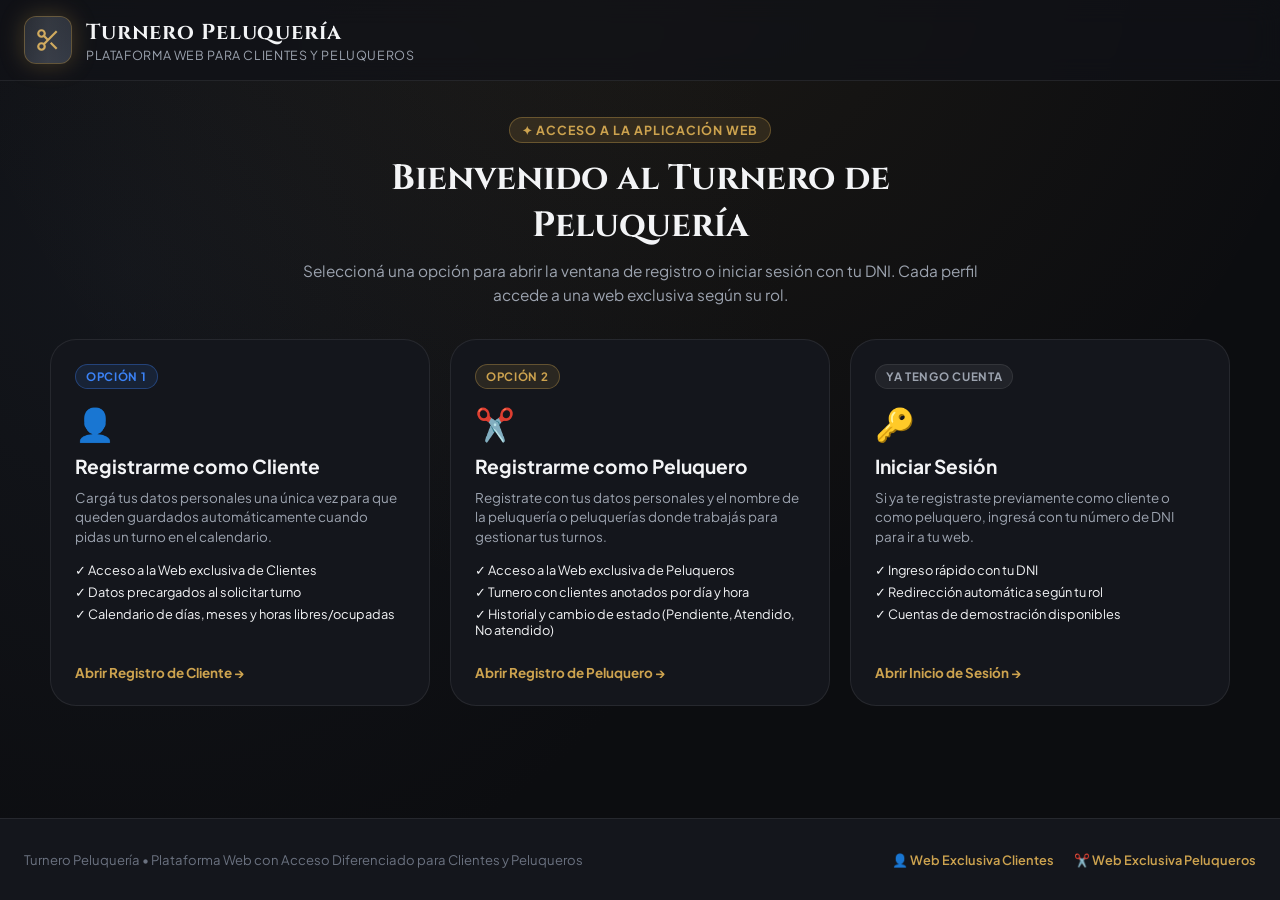
==== commit d2e97d5d: "cambios" ====
--- a/index.html
+++ b/index.html
@@ -42,15 +42,15 @@
         <span class="hero-badge">✦ Acceso a la Aplicación Web</span>
         <h2 class="auth-main-title">Bienvenido al Turnero de Peluquería</h2>
         <p class="auth-main-subtitle">
-          Para ingresar a la plataforma, seleccioná cómo querés registrarte o iniciá sesión con tu DNI.
+          Seleccioná una opción para abrir la ventana de registro o iniciar sesión con tu DNI.
           Cada perfil accede a una web exclusiva según su rol.
         </p>
       </div>
 
-      <!-- Selector Principal de Modo: Registrarse como Cliente | Registrarse como Peluquero | Iniciar Sesión -->
+      <!-- Selector Principal de Modo: al hacer clic abre el Pop-up Modal -->
       <div class="auth-role-cards-grid" id="roleSelectorCards">
         <!-- OPCIÓN 1: REGISTRARSE COMO CLIENTE -->
-        <div class="auth-role-card active" data-auth-mode="register-cliente" id="cardRoleCliente">
+        <div class="auth-role-card" data-auth-mode="register-cliente" id="cardRoleCliente">
           <div class="role-card-badge">Opción 1</div>
           <div class="role-card-icon">👤</div>
           <h3>Registrarme como Cliente</h3>
@@ -62,7 +62,7 @@
             <li>✓ Datos precargados al solicitar turno</li>
             <li>✓ Calendario de días, meses y horas libres/ocupadas</li>
           </ul>
-          <span class="role-card-cta">Completar Registro de Cliente →</span>
+          <span class="role-card-cta">Abrir Registro de Cliente →</span>
         </div>
 
         <!-- OPCIÓN 2: REGISTRARSE COMO PELUQUERO -->
@@ -78,7 +78,7 @@
             <li>✓ Turnero con clientes anotados por día y hora</li>
             <li>✓ Historial y cambio de estado (Pendiente, Atendido, No atendido)</li>
           </ul>
-          <span class="role-card-cta">Completar Registro de Peluquero →</span>
+          <span class="role-card-cta">Abrir Registro de Peluquero →</span>
         </div>
 
         <!-- OPCIÓN 3: INICIAR SESIÓN (YA REGISTRADO) -->
@@ -94,17 +94,27 @@
             <li>✓ Redirección automática según tu rol</li>
             <li>✓ Cuentas de demostración disponibles</li>
           </ul>
-          <span class="role-card-cta">Ingresar con mi DNI →</span>
-        </div>
-      </div>
-
-      <!-- ======================================================================
-           CONTENEDOR DE FORMULARIOS
-           ====================================================================== -->
-      <div class="auth-form-panel">
+          <span class="role-card-cta">Abrir Inicio de Sesión →</span>
+        </div>
+      </div>
+
+    </div>
+  </main>
+
+  <!-- ==========================================================================
+       POP-UP MODAL DE REGISTRO E INICIO DE SESIÓN
+       ========================================================================== -->
+  <div class="modal-backdrop" id="authPopupModal">
+    <div class="modal-container auth-modal-container">
+      <div class="modal-header">
+        <h3 id="authModalTitle">Acceso al Turnero</h3>
+        <button type="button" class="btn-close-modal" id="btnCloseAuthModal" title="Cerrar">✕</button>
+      </div>
+
+      <div class="modal-body">
 
         <!-- FORMULARIO 1: REGISTRO DE CLIENTE -->
-        <form id="formRegisterCliente" class="auth-form-section active">
+        <form id="formRegisterCliente" class="auth-form-section">
           <div class="auth-form-header">
             <div class="auth-form-icon">👤</div>
             <div>
@@ -267,7 +277,7 @@
 
       </div>
     </div>
-  </main>
+  </div>
 
   <footer class="app-footer">
     <div class="footer-inner">
--- a/css/style.css
+++ b/css/style.css
@@ -3225,3 +3225,16 @@
 .history-search-wrap input:focus {
   border-color: var(--primary);
 }
+
+
+/* ==========================================================================
+   MODAL POP-UP DE REGISTRO E INICIO DE SESIÓN
+   ========================================================================== */
+.auth-modal-container {
+  max-width: 720px;
+  width: 94%;
+  max-height: 90vh;
+  overflow-y: auto;
+  border: 1px solid var(--border-gold);
+  box-shadow: var(--shadow-lg), var(--shadow-glow);
+}
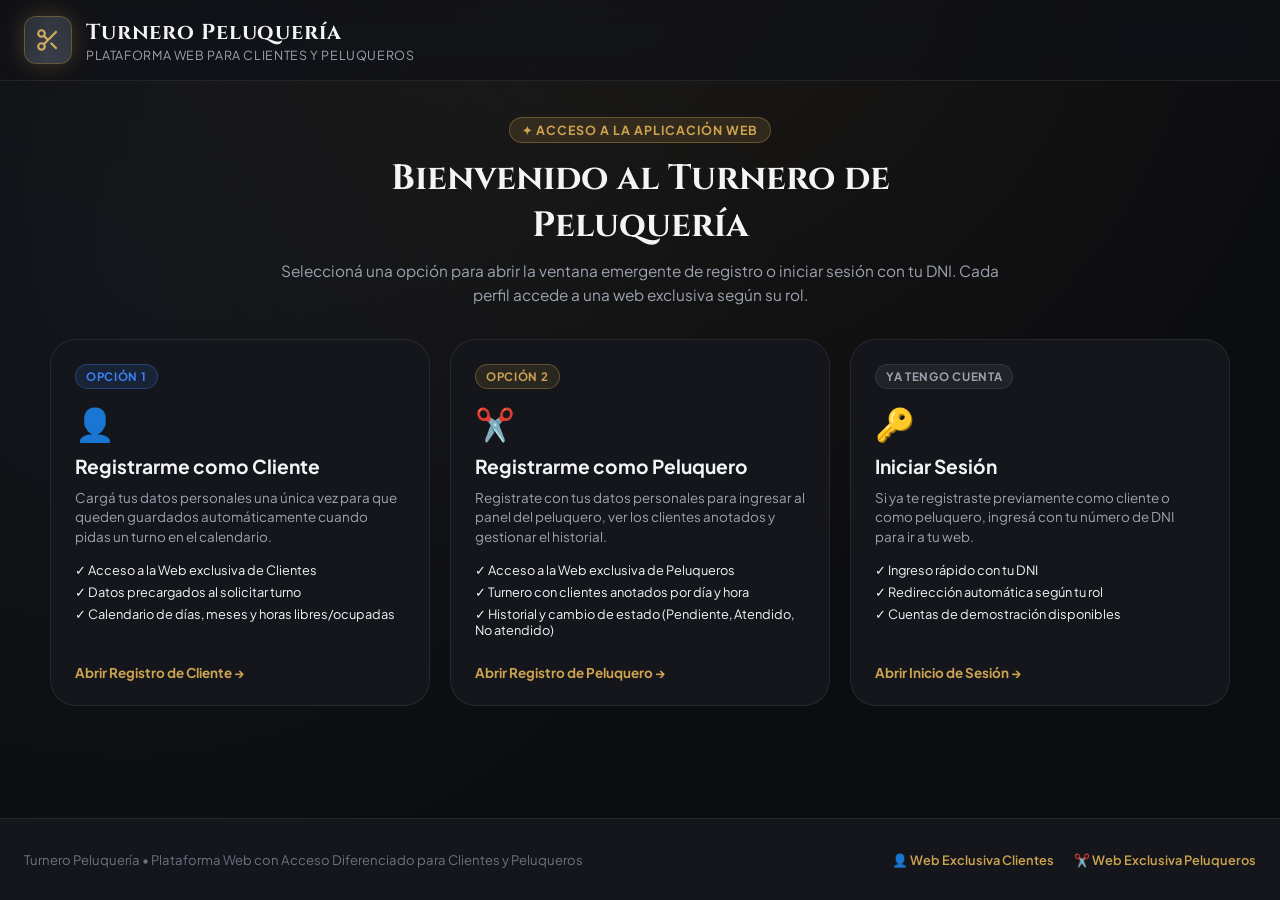
==== commit e759cc7e: "nuevos cambios" ====
--- a/index.html
+++ b/index.html
@@ -42,7 +42,7 @@
         <span class="hero-badge">✦ Acceso a la Aplicación Web</span>
         <h2 class="auth-main-title">Bienvenido al Turnero de Peluquería</h2>
         <p class="auth-main-subtitle">
-          Seleccioná una opción para abrir la ventana de registro o iniciar sesión con tu DNI.
+          Seleccioná una opción para abrir la ventana emergente de registro o iniciar sesión con tu DNI.
           Cada perfil accede a una web exclusiva según su rol.
         </p>
       </div>
@@ -71,7 +71,7 @@
           <div class="role-card-icon">✂️</div>
           <h3>Registrarme como Peluquero</h3>
           <p>
-            Registrate con tus datos personales y el nombre de la peluquería o peluquerías donde trabajás para gestionar tus turnos.
+            Registrate con tus datos personales para ingresar al panel del peluquero, ver los clientes anotados y gestionar el historial.
           </p>
           <ul class="role-card-features">
             <li>✓ Acceso a la Web exclusiva de Peluqueros</li>
@@ -153,6 +153,8 @@
             </div>
           </div>
 
+          <div id="cliErrorMsg" class="auth-error-box" style="display: none;"></div>
+
           <div class="auth-form-footer">
             <div class="auth-info-note">
               <span>🔒 Al registrarte ingresarás directamente a la <strong>Web de Clientes</strong> con tus datos cargados.</span>
@@ -170,7 +172,7 @@
             <div class="auth-form-icon gold">✂️</div>
             <div>
               <h3>Registro de Peluquero</h3>
-              <p>Completá tus datos personales y el nombre de la peluquería o peluquerías donde trabajás.</p>
+              <p>Completá tus datos personales para acceder a la gestión de turnos e historial.</p>
             </div>
           </div>
 
@@ -202,19 +204,9 @@
                 <input type="tel" id="barPhone" placeholder="Ej: +54 9 11 6789-4321" required>
               </div>
             </div>
-
-            <div class="form-group full-width">
-              <label for="barShopsInput">Nombre de la Peluquería o Peluquerías en las que trabaja <span class="required">*</span></label>
-              <div class="shops-input-row">
-                <div class="form-input-wrap" style="flex: 1;">
-                  <input type="text" id="barShopsInput" placeholder="Ej: Peluquería Central, Barbería Norte (separá con coma o tocá '+ Agregar')">
-                </div>
-                <button type="button" class="btn-add-shop" id="btnAddBarbershop">➕ Agregar Peluquería</button>
-              </div>
-              <span class="form-input-hint">Podés cargar una o varias peluquerías donde atendés.</span>
-              <div class="shops-tags-list" id="barShopsTags"></div>
-            </div>
-          </div>
+          </div>
+
+          <div id="barErrorMsg" class="auth-error-box" style="display: none;"></div>
 
           <div class="auth-form-footer">
             <div class="auth-info-note">
--- a/css/style.css
+++ b/css/style.css
@@ -1219,12 +1219,17 @@
   background: var(--bg-surface-elevated);
   border: 1px solid var(--border-subtle);
   color: var(--text-main);
-  padding: 12px 14px 12px 42px;
+  padding: 12px 14px;
   border-radius: var(--radius-md);
   font-size: 0.9rem;
   font-family: var(--font-body);
   outline: none;
   transition: var(--transition-fast);
+  color-scheme: dark;
+}
+
+.form-input-wrap svg + input {
+  padding-left: 42px;
 }
 
 .form-input-wrap textarea {
@@ -3238,3 +3243,245 @@
   border: 1px solid var(--border-gold);
   box-shadow: var(--shadow-lg), var(--shadow-glow);
 }
+
+
+/* Botón Cancelar Turno para Clientes */
+.btn-cancel-client-turn {
+  background: var(--danger-bg);
+  border: 1px solid rgba(239, 68, 68, 0.35);
+  color: var(--danger);
+  padding: 6px 12px;
+  border-radius: var(--radius-full);
+  font-size: 0.76rem;
+  font-weight: 700;
+  cursor: pointer;
+  transition: var(--transition-fast);
+  white-space: nowrap;
+}
+
+.btn-cancel-client-turn:hover {
+  background: var(--danger);
+  color: #fff;
+}
+
+.auth-select {
+  background: var(--bg-surface-elevated);
+  border: 1px solid var(--border-subtle);
+  border-radius: var(--radius-md);
+}
+
+/* ==========================================================================
+   OPTIMIZACIÓN INTEGRAL PARA CELULARES Y TABLETS (MOBILE RESPONSIVE)
+   ========================================================================== */
+
+/* Ajuste de grillas anidadas en notebooks / tablets */
+@media (max-width: 1220px) {
+  .calendar-time-layout {
+    grid-template-columns: 1fr;
+  }
+}
+
+@media (max-width: 820px) {
+  /* Header adaptable en celular */
+  .header-container {
+    flex-direction: column;
+    align-items: stretch;
+    padding: 14px 16px;
+    gap: 12px;
+  }
+
+  .brand-wrapper {
+    justify-content: center;
+    text-align: left;
+  }
+
+  .brand-info h1 {
+    font-size: 1.15rem;
+    flex-wrap: wrap;
+  }
+
+  .nav-tabs-bar {
+    width: 100%;
+    justify-content: center;
+  }
+
+  .nav-tab-btn {
+    flex: 1;
+    justify-content: center;
+    padding: 9px 10px;
+    font-size: 0.8rem;
+  }
+
+  .header-actions {
+    width: 100%;
+    justify-content: space-between;
+    flex-wrap: wrap;
+    gap: 8px;
+  }
+
+  /* Paddings generales en móvil */
+  .tools-strip-wrap,
+  .booking-flow-container,
+  .barber-turnero-layout,
+  .dashboard-container,
+  .auth-portal-main {
+    padding-left: 14px;
+    padding-right: 14px;
+  }
+
+  .booking-flow-container,
+  .barber-turnero-layout,
+  .dashboard-container {
+    margin-top: 18px;
+    margin-bottom: 36px;
+    gap: 20px;
+  }
+
+  .client-preloaded-banner {
+    padding: 14px 16px;
+    gap: 12px;
+  }
+
+  .preloaded-pills {
+    width: 100%;
+  }
+
+  .data-pill {
+    font-size: 0.75rem;
+    padding: 5px 10px;
+  }
+
+  /* Tarjetas y encabezados internos */
+  .step-card,
+  .summary-card {
+    padding: 18px 16px;
+    border-radius: var(--radius-lg);
+  }
+
+  .step-header,
+  .slots-header-info,
+  .turnero-board-header {
+    flex-direction: column;
+    align-items: flex-start;
+    gap: 10px;
+  }
+
+  .step-title-wrap h3 {
+    font-size: 1.05rem;
+  }
+
+  /* Modal Pop-up en Celular */
+  .modal-backdrop {
+    padding: 12px;
+  }
+
+  .modal-header {
+    padding: 16px 18px;
+  }
+
+  .modal-body {
+    padding: 18px;
+  }
+
+  .auth-form-header {
+    flex-direction: column;
+    align-items: flex-start;
+    gap: 10px;
+  }
+
+  .auth-form-footer {
+    flex-direction: column;
+    align-items: stretch;
+  }
+
+  .auth-submit-btn {
+    width: 100% !important;
+    min-width: 0 !important;
+  }
+
+  /* Historial y buscador en móvil */
+  .history-filters-bar {
+    width: 100%;
+    flex-direction: column;
+    align-items: stretch;
+  }
+
+  .filter-tabs-group {
+    width: 100%;
+    justify-content: center;
+  }
+
+  .filter-pill-btn {
+    flex: 1;
+    text-align: center;
+    padding: 7px 8px;
+    font-size: 0.76rem;
+  }
+
+  .history-search-wrap,
+  .history-search-wrap input {
+    width: 100%;
+    min-width: 0;
+  }
+
+  /* Tablas con scroll horizontal fluido en móvil */
+  .turnero-table th,
+  .turnero-table td {
+    padding: 12px 14px;
+    font-size: 0.82rem;
+  }
+
+  /* Toast flotante en celular */
+  .toast-container {
+    left: 14px;
+    right: 14px;
+    bottom: 14px;
+  }
+
+  .toast-message {
+    min-width: 0;
+    width: 100%;
+    max-width: 100%;
+  }
+}
+
+@media (max-width: 480px) {
+  .auth-main-title {
+    font-size: 1.55rem;
+  }
+
+  .calendar-widget,
+  .time-slots-panel {
+    padding: 14px 12px;
+  }
+
+  .calendar-grid-days {
+    gap: 4px;
+  }
+
+  .cal-day-cell {
+    font-size: 0.8rem;
+    border-radius: var(--radius-sm);
+  }
+
+  .barber-day-count-badge {
+    width: 14px;
+    height: 14px;
+    font-size: 0.58rem;
+    bottom: 2px;
+    right: 2px;
+  }
+
+  .calendar-legend {
+    flex-wrap: wrap;
+    gap: 10px;
+  }
+
+  .slots-grid {
+    grid-template-columns: repeat(2, 1fr);
+  }
+
+  .ticket-actions-row {
+    flex-direction: column;
+  }
+}
